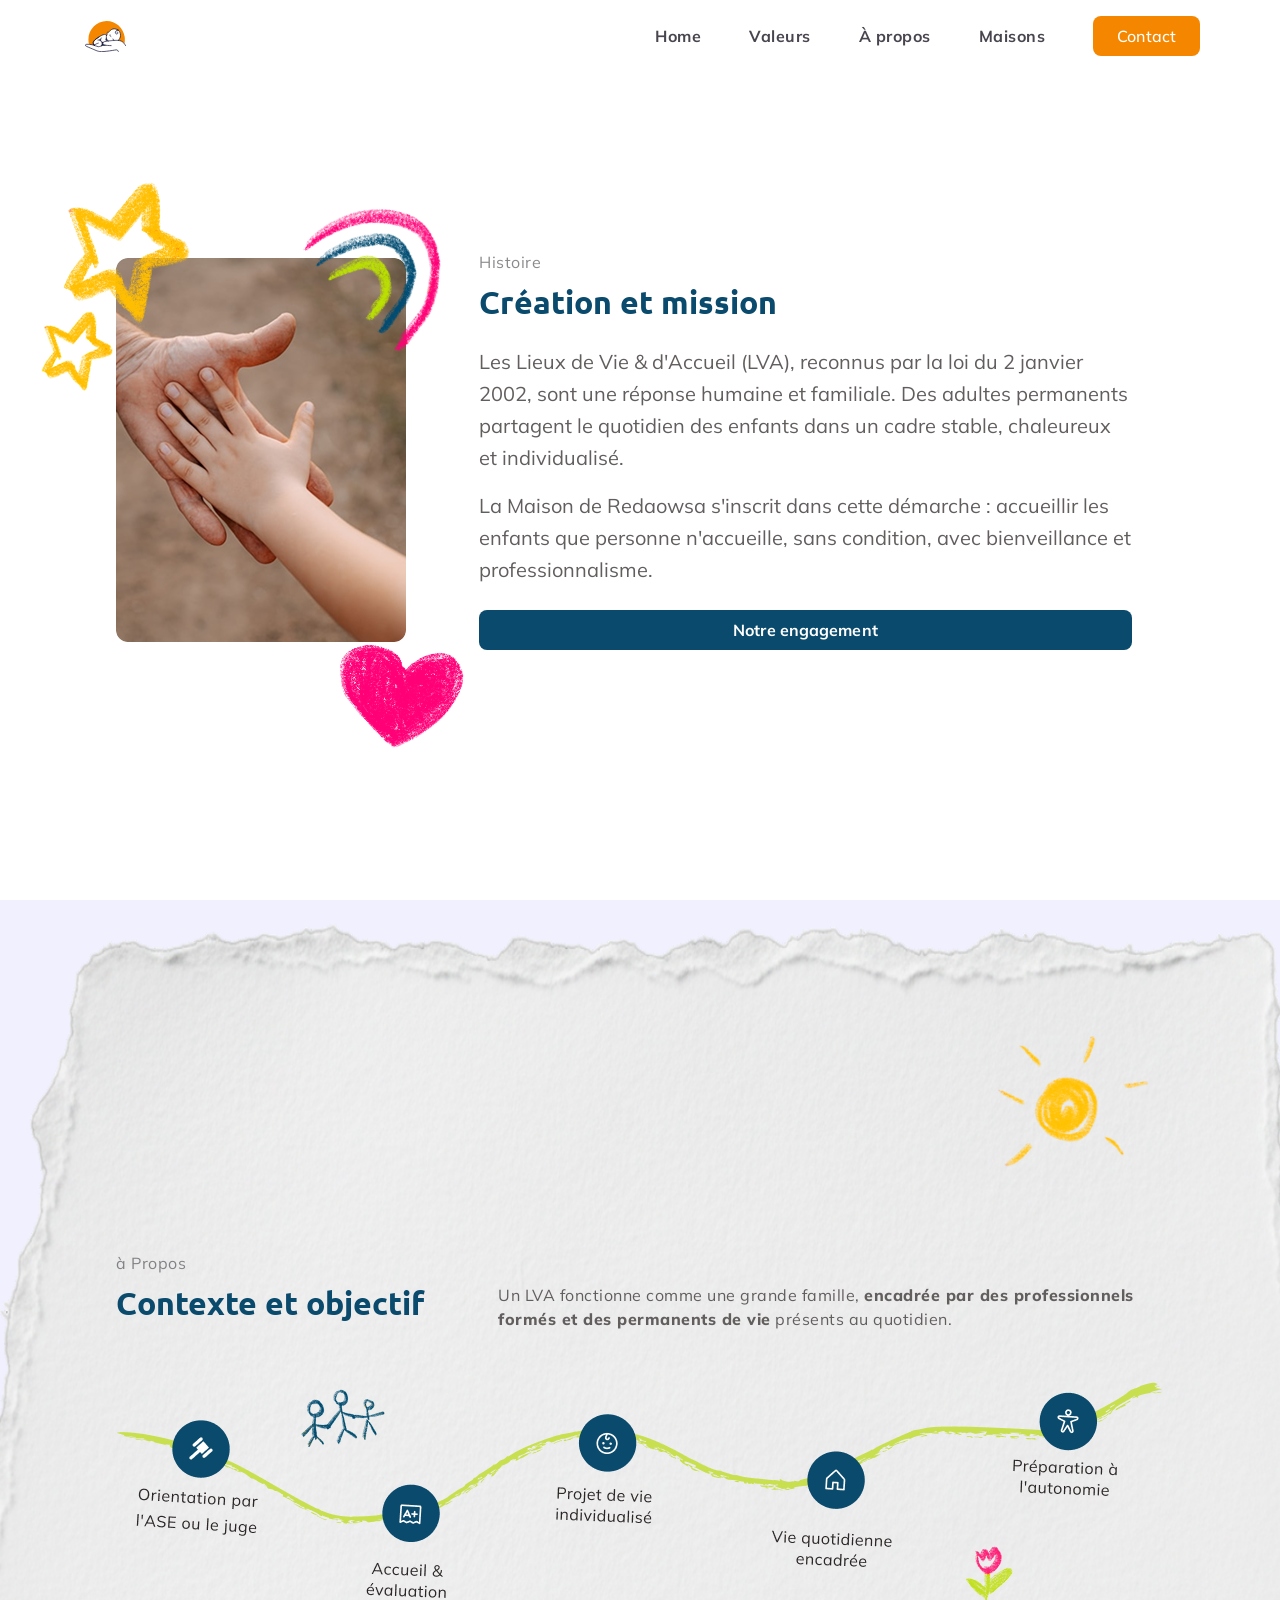
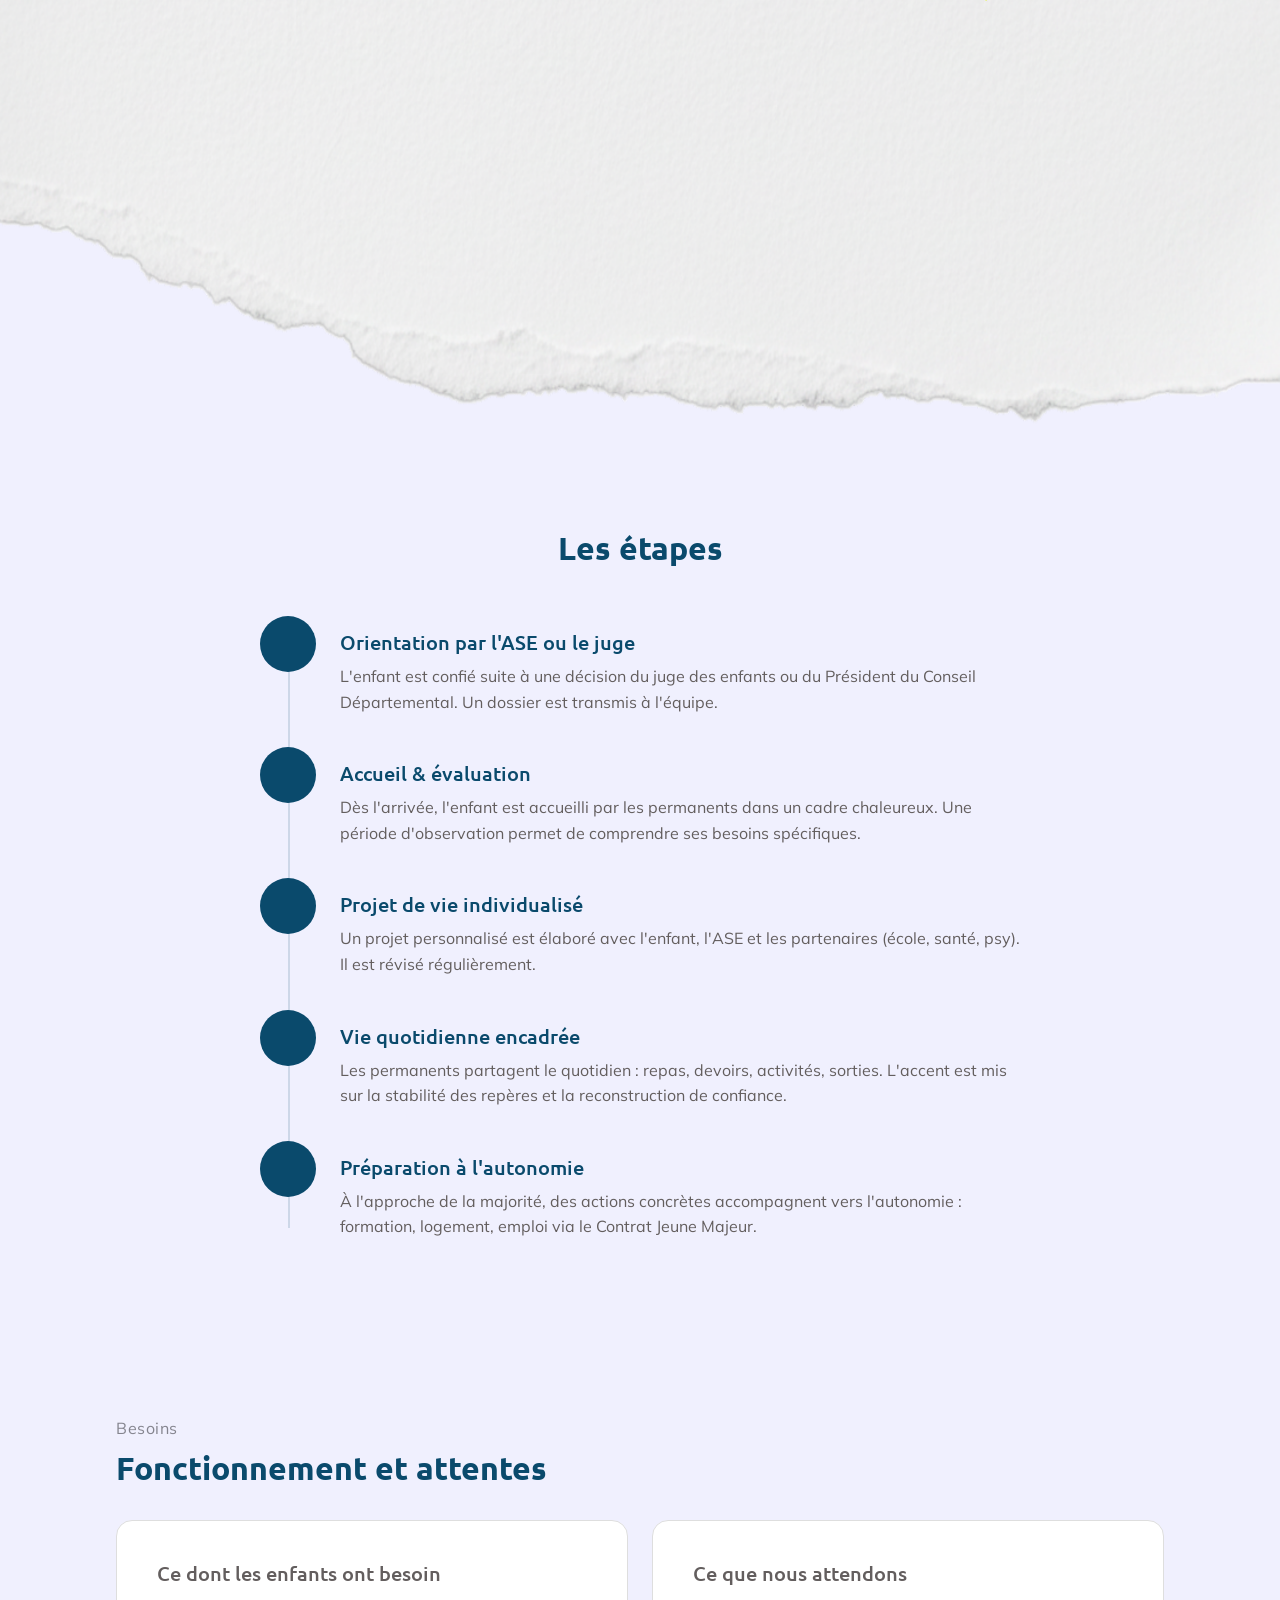
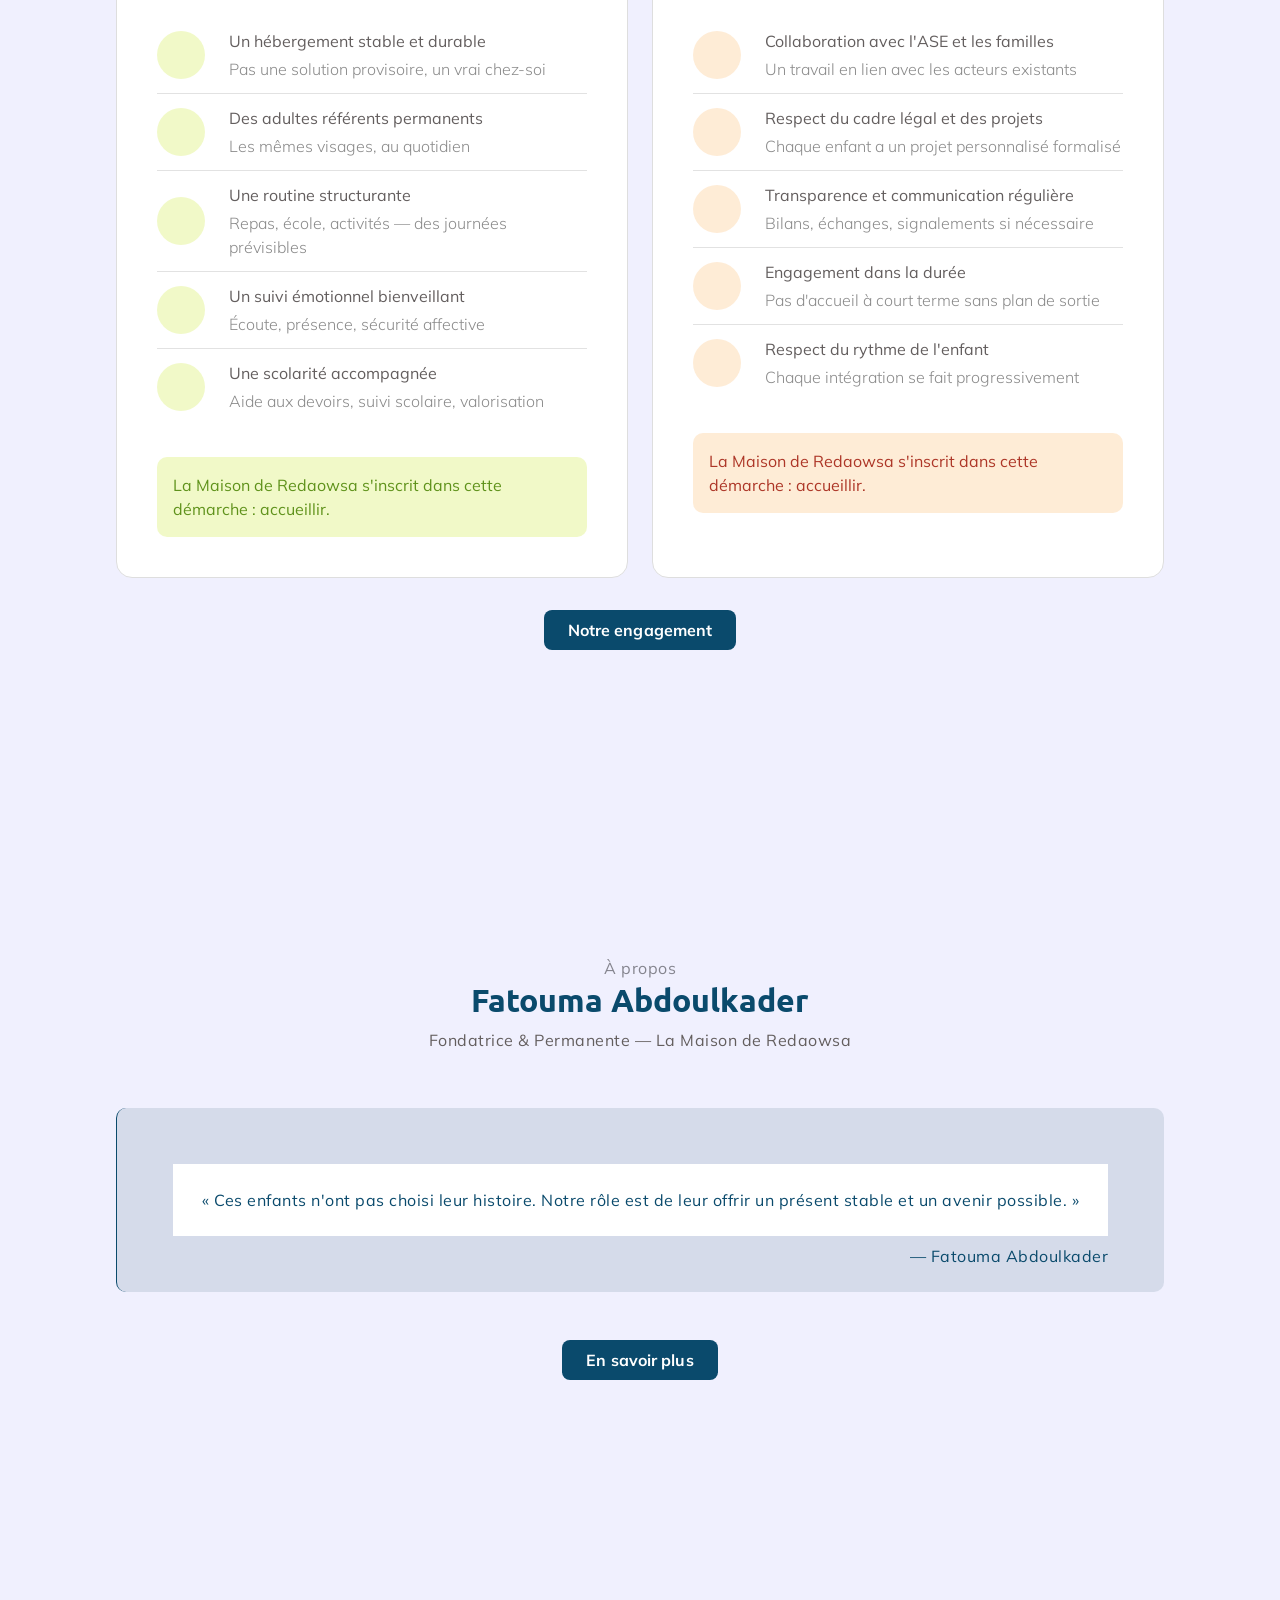
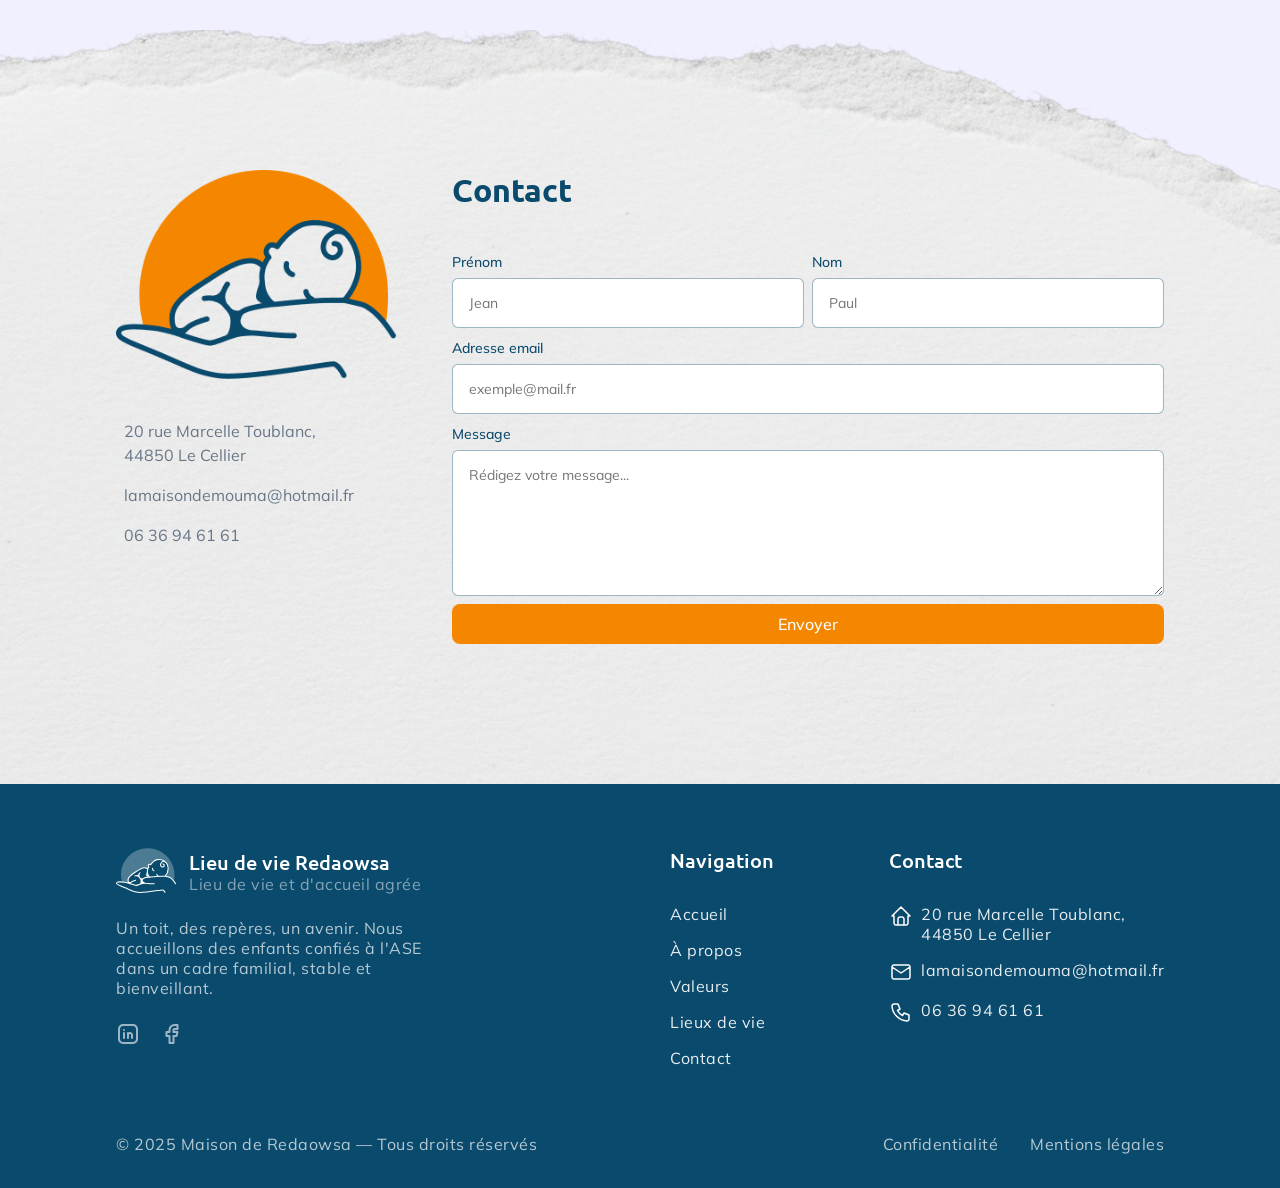
==== about.html @ 2ef167e6 "Initial commit" ====
<!DOCTYPE html>
<html lang="fr">
<head>
  <meta charset="UTF-8">
  <meta name="viewport" content="width=device-width, initial-scale=1.0">
  <title>A propos</title>

  <link rel="preconnect" href="https://fonts.googleapis.com">
  <link rel="preconnect" href="https://fonts.gstatic.com" crossorigin>
  <link href="https://fonts.googleapis.com/css2?family=Mulish:ital,wght@0,400;0,500;0,600;0,700;0,800;1,400&family=Stack+Sans+Headline:wght@700&family=Ubuntu:wght@500;700&display=swap" rel="stylesheet">

  <link rel="stylesheet" href="style.css">
  <script>
    window.addEventListener('scroll', () => {
      const navbar = document.querySelector('.navbar');
    
      if (window.scrollY > 50) {
        navbar.classList.add('scrolled');
      } else {
        navbar.classList.remove('scrolled');
      }
    });
    </script>
    <script src="script.js"></script>
</head>
<body>
    <script src="js/header.js"></script>
    <app-header></app-header>

      <main>

        <section class="histoire" id="histoire">
            <div class="container histoire__inner">
          
              <div class="histoire__media" aria-hidden="true">
                <img class="histoire__media-img histoire__media-img--main"
                     src="images/histoire-main.png" alt="">
                <img class="histoire__media-img histoire__media-img--top-left"
                     src="images/star1.png" alt="">
                <img class="histoire__media-img histoire__media-img--mid-left"
                     src="images/star2.png" alt="">
                <img class="histoire__media-img histoire__media-img--bottom-right"
                     src="images/abheart.png" alt="">
                <img class="histoire__media-img histoire__media-img--rotated"
                     src="images/rainbow.png" alt="">
              </div>
          
              <div class="histoire__content">
                <div class="histoire__header">
                  <p class="eyebrow">Histoire</p>
                  <h2>Création et mission</h2>
                </div>
          
                <div class="histoire__body">
                  <p>Les Lieux de Vie & d'Accueil (LVA), reconnus par la loi du 2 janvier 2002, sont une réponse humaine et familiale. Des adultes permanents partagent le quotidien des enfants dans un cadre stable, chaleureux et individualisé.</p>
                  <p>La Maison de Redaowsa s'inscrit dans cette démarche : accueillir les enfants que personne n'accueille, sans condition, avec bienveillance et professionnalisme.</p>
                </div>
          
                <a href="#engagement" class="btn btn--primary">Notre engagement</a>
              </div>
          
            </div>
          </section>
          <section class="timeline section" id="apropos">
            <img class="timeline__paper" src="images/torn-paper.png" alt="" aria-hidden="true">
          
            <div class="container timeline__inner">
              <div class="timeline__header">
                <p class="eyebrow">à Propos</p>
                <div class="timeline__titles">
                  <h2>Contexte et objectif</h2>
                  <p>Un LVA fonctionne comme une grande famille,
                    <strong>encadrée par des professionnels formés et des permanents de vie</strong>
                    présents au quotidien.
                  </p>
                </div>
              </div>
          
              <img class="timeline__doodle" src="images/doodle-sun.png" alt="" aria-hidden="true">
          
              <div class="timeline__path" aria-hidden="true">
                <img class="timeline__wave" src="images/path.png" alt="">
                </div>
              </div>
              <div class="section__cta">
                <a href="#" class="btn btn--primary">En savoir plus</a>
              </div>
           
            </div>
          </section>
          <section class="etapes section" id="etapes">
            <div class="container etapes__inner">
          
              <h2 class="etapes__title">Les étapes</h2>
          
              <ol class="etapes__list">
          
                <li class="etape">
                  <div class="etape__icon" aria-hidden="true">
                    <i class="ti ti-gavel"></i>
                  </div>
                  <div class="etape__content">
                    <h3 class="etape__name">Orientation par l'ASE ou le juge</h3>
                    <p class="etape__desc">L'enfant est confié suite à une décision du juge des enfants ou du Président du Conseil Départemental. Un dossier est transmis à l'équipe.</p>
                  </div>
                </li>
          
                <li class="etape">
                  <div class="etape__icon" aria-hidden="true">
                    <i class="ti ti-clipboard-check"></i>
                  </div>
                  <div class="etape__content">
                    <h3 class="etape__name">Accueil & évaluation</h3>
                    <p class="etape__desc">Dès l'arrivée, l'enfant est accueilli par les permanents dans un cadre chaleureux. Une période d'observation permet de comprendre ses besoins spécifiques.</p>
                  </div>
                </li>
          
                <li class="etape">
                  <div class="etape__icon" aria-hidden="true">
                    <i class="ti ti-user-heart"></i>
                  </div>
                  <div class="etape__content">
                    <h3 class="etape__name">Projet de vie individualisé</h3>
                    <p class="etape__desc">Un projet personnalisé est élaboré avec l'enfant, l'ASE et les partenaires (école, santé, psy). Il est révisé régulièrement.</p>
                  </div>
                </li>

                
          
                <li class="etape">
                  <div class="etape__icon" aria-hidden="true">
                    <i class="ti ti-home-heart"></i>
                  </div>
                  <div class="etape__content">
                    <h3 class="etape__name">Vie quotidienne encadrée</h3>
                    <p class="etape__desc">Les permanents partagent le quotidien : repas, devoirs, activités, sorties. L'accent est mis sur la stabilité des repères et la reconstruction de confiance.</p>
                  </div>
                </li>
          
                <li class="etape">
                  <div class="etape__icon" aria-hidden="true">
                    <i class="ti ti-rocket"></i>
                  </div>
                  <div class="etape__content">
                    <h3 class="etape__name">Préparation à l'autonomie</h3>
                    <p class="etape__desc">À l'approche de la majorité, des actions concrètes accompagnent vers l'autonomie : formation, logement, emploi via le Contrat Jeune Majeur.</p>
                  </div>
                </li>
                
          
              </ol>
            </div>
          </section>

          <section class="besoins section" id="besoins">
            <div class="container besoins__inner">
          
              <div class="besoins__header">
                <p class="eyebrow">Besoins</p>
                <h2>Fonctionnement et attentes</h2>
              </div>
          
              <div class="besoins__cards">
          
                <!-- Card 1 — enfants -->
                <div class="besoins-card besoins-card--green">
                  <h3 class="besoins-card__title">Ce dont les enfants ont besoin</h3>
          
                  <ul class="besoins-card__list">
                    <li class="besoins-item">
                      <div class="besoins-item__icon besoins-item__icon--green" aria-hidden="true">
                        <i class="ti ti-home"></i>
                      </div>
                      <div class="besoins-item__content">
                        <p class="besoins-item__label">Un hébergement stable et durable</p>
                        <p class="besoins-item__sublabel">Pas une solution provisoire, un vrai chez-soi</p>
                      </div>
                    </li>
                    <li class="besoins-item">
                      <div class="besoins-item__icon besoins-item__icon--green" aria-hidden="true">
                        <i class="ti ti-users"></i>
                      </div>
                      <div class="besoins-item__content">
                        <p class="besoins-item__label">Des adultes référents permanents</p>
                        <p class="besoins-item__sublabel">Les mêmes visages, au quotidien</p>
                      </div>
                    </li>
                    <li class="besoins-item">
                      <div class="besoins-item__icon besoins-item__icon--green" aria-hidden="true">
                        <i class="ti ti-calendar-time"></i>
                      </div>
                      <div class="besoins-item__content">
                        <p class="besoins-item__label">Une routine structurante</p>
                        <p class="besoins-item__sublabel">Repas, école, activités — des journées prévisibles</p>
                      </div>
                    </li>
                    <li class="besoins-item">
                      <div class="besoins-item__icon besoins-item__icon--green" aria-hidden="true">
                        <i class="ti ti-heart"></i>
                      </div>
                      <div class="besoins-item__content">
                        <p class="besoins-item__label">Un suivi émotionnel bienveillant</p>
                        <p class="besoins-item__sublabel">Écoute, présence, sécurité affective</p>
                      </div>
                    </li>
                    <li class="besoins-item">
                      <div class="besoins-item__icon besoins-item__icon--green" aria-hidden="true">
                        <i class="ti ti-school"></i>
                      </div>
                      <div class="besoins-item__content">
                        <p class="besoins-item__label">Une scolarité accompagnée</p>
                        <p class="besoins-item__sublabel">Aide aux devoirs, suivi scolaire, valorisation</p>
                      </div>
                    </li>
                  </ul>
          
                  <p class="besoins-card__note besoins-card__note--green">
                    La Maison de Redaowsa s'inscrit dans cette démarche : accueillir.
                  </p>
                </div>
          
                <!-- Card 2 — attentes -->
                <div class="besoins-card besoins-card--orange">
                  <h3 class="besoins-card__title">Ce que nous attendons</h3>
          
                  <ul class="besoins-card__list">
                    <li class="besoins-item">
                      <div class="besoins-item__icon besoins-item__icon--orange" aria-hidden="true">
                        <i class="ti ti-handshake"></i>
                      </div>
                      <div class="besoins-item__content">
                        <p class="besoins-item__label">Collaboration avec l'ASE et les familles</p>
                        <p class="besoins-item__sublabel">Un travail en lien avec les acteurs existants</p>
                      </div>
                    </li>
                    <li class="besoins-item">
                      <div class="besoins-item__icon besoins-item__icon--orange" aria-hidden="true">
                        <i class="ti ti-scale"></i>
                      </div>
                      <div class="besoins-item__content">
                        <p class="besoins-item__label">Respect du cadre légal et des projets</p>
                        <p class="besoins-item__sublabel">Chaque enfant a un projet personnalisé formalisé</p>
                      </div>
                    </li>
                    <li class="besoins-item">
                      <div class="besoins-item__icon besoins-item__icon--orange" aria-hidden="true">
                        <i class="ti ti-message-dots"></i>
                      </div>
                      <div class="besoins-item__content">
                        <p class="besoins-item__label">Transparence et communication régulière</p>
                        <p class="besoins-item__sublabel">Bilans, échanges, signalements si nécessaire</p>
                      </div>
                    </li>
                    <li class="besoins-item">
                      <div class="besoins-item__icon besoins-item__icon--orange" aria-hidden="true">
                        <i class="ti ti-clock-check"></i>
                      </div>
                      <div class="besoins-item__content">
                        <p class="besoins-item__label">Engagement dans la durée</p>
                        <p class="besoins-item__sublabel">Pas d'accueil à court terme sans plan de sortie</p>
                      </div>
                    </li>
                    <li class="besoins-item">
                      <div class="besoins-item__icon besoins-item__icon--orange" aria-hidden="true">
                        <i class="ti ti-walk"></i>
                      </div>
                      <div class="besoins-item__content">
                        <p class="besoins-item__label">Respect du rythme de l'enfant</p>
                        <p class="besoins-item__sublabel">Chaque intégration se fait progressivement</p>
                      </div>
                    </li>
                  </ul>
          
                  <p class="besoins-card__note besoins-card__note--orange">
                    La Maison de Redaowsa s'inscrit dans cette démarche : accueillir.
                  </p>
                </div>
          
              </div>
          
              <div class="besoins__cta">
                <a href="#engagement" class="btn btn--primary">Notre engagement</a>
              </div>
          
            </div>
          </section>

          <section class="testimonial section">
            <div class="container">
              <div class="testimonial__header">
                <p class="eyebrow">À propos</p>
                <h2>Fatouma Abdoulkader</h2>
                <p class="testimonial__role">Fondatrice &amp; Permanente — La Maison de Redaowsa</p>
              </div>
      
              <blockquote class="testimonial__quote">
                <p>« Ces enfants n'ont pas choisi leur histoire. Notre rôle est de leur offrir un présent stable et un avenir possible. »</p>
                <footer>— Fatouma Abdoulkader</footer>
              </blockquote>
      
              <div class="section__cta">
                <a href="#apropos" class="btn btn--primary">En savoir plus</a>
              </div>
            </div>
          </section>
          
    <section class="contact section" id="contact">
        <img class="contact__paper" src="images/contact-bg.png" alt="" aria-hidden="true">
        <div class="container contact__inner">
      
          <div class="contact__illustration">
            <img src="images/logo-contact.png" alt="Logo La Maison de Mouma">
            <address class="contact__address">
              <div class="contact__info">
                <i class="ti ti-map-pin" aria-hidden="true"></i>
                <span>20 rue Marcelle Toublanc,<br>44850 Le Cellier</span>
              </div>
              <div class="contact__info">
                <i class="ti ti-mail" aria-hidden="true"></i>
                <a href="mailto:lamaisondemouma@hotmail.fr">lamaisondemouma@hotmail.fr</a>
              </div>
              <div class="contact__info">
                <i class="ti ti-phone" aria-hidden="true"></i>
                <a href="tel:+33636946161">06 36 94 61 61</a>
              </div>
            </address>
          </div>
      
          <div class="contact__form-wrap">
            <h2>Contact</h2>
            <form class="contact__form" action="#" method="post">
              <div class="field-row">
                <label class="field">
                  <span>Prénom</span>
                  <input type="text" name="firstname" placeholder="Jean">
                </label>
                <label class="field">
                  <span>Nom</span>
                  <input type="text" name="lastname" placeholder="Paul">
                </label>
              </div>
              <label class="field">
                <span>Adresse email</span>
                <input type="email" name="email" placeholder="exemple@mail.fr">
              </label>
              <label class="field">
                <span>Message</span>
                <textarea name="message" rows="5" placeholder="Rédigez votre message..."></textarea>
              </label>
              <button type="submit" class="btn btn--orange btn--full">Envoyer</button>
            </form>
          </div>
      
        </div>
      </section>
      
      </main>
  


      <footer class="footer">
        <div class="container footer__inner">
          <div class="footer__brand">
            <div class="footer__logo-row">
              <img src="images/logo-footer.svg" alt="" width="61" height="46">
              <div>
                <p class="footer__name">Lieu de vie Redaowsa</p>
                <p class="footer__tagline">Lieu de vie et d'accueil agrée</p>
              </div>
            </div>
            <p class="footer__desc">Un toit, des repères, un avenir. Nous accueillons des enfants confiés à l'ASE dans un cadre familial, stable et bienveillant.</p>
            <div class="footer__social">
              <a href="#" aria-label="LinkedIn"><img src="images/icon-linkedin.svg" alt="" width="24" height="24"></a>
              <a href="#" aria-label="Facebook"><img src="images/icon-facebook.svg" alt="" width="24" height="24"></a>
            </div>
          </div>
    
          <div class="footer__links">
            <div class="footer__col">
              <h3>Navigation</h3>
              <ul>
                <li><a href="#accueil">Accueil</a></li>
                <li><a href="#apropos">À propos</a></li>
                <li><a href="#services">Valeurs</a></li>
                <li><a href="#services">Lieux de vie</a></li>
                <li><a href="#contact">Contact</a></li>
              </ul>
            </div>
            <div class="footer__col footer__col--contact">
              <h3>Contact</h3>
              <ul>
                <li>
                  <img src="images/tabler-icon-home.svg" alt="" width="24" height="24">
                  <span>20 rue Marcelle Toublanc,<br>44850 Le Cellier</span>
                </li>
                <li>
                  <img src="images/tabler-icon-mail.svg" alt="" width="24" height="24">
                  <a href="mailto:lamaisondemouma@hotmail.fr">lamaisondemouma@hotmail.fr</a>
                </li>
                <li>
                  <img src="images/tabler-icon-phone.svg" alt="" width="24" height="24">
                  <a href="tel:+33636946161">06 36 94 61 61</a>
                </li>
              </ul>
            </div>
          </div>
        </div>
    
        <img class="footer__line" src="images/footer-line.png" alt="" aria-hidden="true">
    
        <div class="container footer__bottom">
          <p>© 2025 Maison de Redaowsa — Tous droits réservés</p>
          <div class="footer__legal">
            <a href="#">Confidentialité</a>
            <a href="#">Mentions légales</a>
          </div>
        </div>
      </footer>
    

</body>
---- style.css ----
/* Reset */
*,
*::before,
*::after {
  box-sizing: border-box;
  margin: 0;
  padding: 0;
}

html {
  -webkit-text-size-adjust: 100%;
  scroll-behavior: smooth;
}

body {
  min-height: 100vh;
  font-family: var(--font-body);
  font-size: 16px;
  line-height: 1.5;
  color: var(--color-body);
  background: var(--color-bg-lavender);
  -webkit-font-smoothing: antialiased;
}

img,
picture,
video,
canvas,
svg {
  display: block;
  max-width: 100%;
}

input,
button,
textarea,
select {
  font: inherit;
}

a {
  color: inherit;
  text-decoration: none;
}

ul,
ol {
  list-style: none;
}

/* Design tokens from Figma */
:root {
  --color-primary: #0a4a6c;
  --color-hero-title: #0A4A6C;
  --color-orange: #F58700;
  --color-body: #635e5e;
  --color-bg-lavender: #f0f0fe;
  --color-white: #ffffff;
  --color-label-secondary: rgba(60, 60, 67, 0.6);
  --color-content-tertiary: #687787;
  --color-on-surface-variant: #49454f;
  --color-green-stat: #639c18;
  --color-orange-stat: #F58700;
  --color-purple-stat: #0a4a6c;
  --color-tag-bg: rgba(217, 238, 100, 0.5);
  --color-peach-bg: rgba(253, 236, 214, 0.7);
  --color-peach-icon: #fdecd6;
  --color-purple-icon: #e5e5f7;
  --color-green-card-bg: rgba(242, 249, 200, 0.6);
  --color-green-icon: #eaf1bb;
  --color-orange-light: #fef2e3;
  --color-pink-light: #ffe7f2;
  --color-quote-bg: rgba(32, 77, 100, 0.13);
  --color-border: rgba(0, 0, 0, 0.13);
  --color-input-border: rgba(10, 74, 108, 0.4);
  --font-heading: "Ubuntu", system-ui, sans-serif;
  --font-hero: "Ubuntu", system-ui, sans-serif;
  --font-body: "Mulish", system-ui, sans-serif;
  --container-width: 1048px;
  --max-width: 1440px;
  --radius-sm: 8px;
  --radius-md: 10px;
}

/* Typography */
h1,
h2,
h3 {
  font-family: var(--font-heading);
  color: var(--color-primary);
  font-weight: 700;
}

h2 {
  font-size: 32px;
  line-height: 40px;
  letter-spacing: 0;
}

h3 {
  font-size: 20px;
  font-weight: 500;
  line-height: 24px;
}

.eyebrow {
  font-size: 16px;
  line-height: 24px;
  letter-spacing: 0.5px;
  color: var(--color-label-secondary);
}

.eyebrow--bold {
  font-size: 20px;
  font-weight: 700;
}

.text-orange {
  color: var(--color-orange);
}

strong {
  font-weight: 800;
}

/* Layout */
.container {
  width: min(var(--container-width), calc(100% - 48px));
  margin-inline: auto;
}

.section {
  padding-block: 80px;
}

.section__intro {
  display: flex;
  flex-direction: column;
  gap: 32px;
  margin-bottom: 64px;
}

.section__lead {
  max-width: 800px;
  font-size: 20px;
  line-height: 24px;
  letter-spacing: 0.5px;
}

.section__cta {
  display: flex;
  justify-content: center;
  margin-top: 48px;
}

.section__cta--left {
  justify-content: flex-end;
}

/* Buttons */
.btn {
  display: inline-flex;
  align-items: center;
  justify-content: center;
  min-height: 40px;
  padding: 10px 24px;
  border: none;
  border-radius: var(--radius-sm);
  font-family: var(--font-body);
  font-size: 16px;
  font-weight: 700;
  line-height: 20px;
  letter-spacing: 0.1px;
  cursor: pointer;
  transition: opacity 0.2s;
}

.btn:hover {
  opacity: 0.9;
}

.btn--primary {
  background: var(--color-primary);
  color: var(--color-white);
}

.btn--orange {
  background: var(--color-orange);
  color: var(--color-white);
}

.btn--hero {
  background: var(--color-hero-title);
  color: var(--color-white);
}

.btn--full {
  width: 100%;
}

/* Header */
.navbar {
  position: fixed;
  top: 0;
  left: 0;
  width: 100%;
  z-index: 1000;
  padding-bottom: 16px;
  padding-top: 16px;
  background-color: transparent;
  transition: background-color 0.3s ease;
}

.navbar.scrolled {
  background-color: white;
}

.navbar__logo {
  display: flex;
  align-items: center;
  justify-content: center;
  padding: 4.8px;
  background: transparent;
}

.navbar__inner {
  display: flex;
  align-items: center;
  justify-content: space-between;
  width: min(var(--max-width), calc(100% - 160px));
}

.navbar__nav {
  display: flex;
  align-items: center;
  gap: 48px;
}



.navbar__nav a:not(.btn) {
  font-size: 16px;
  font-weight: 700;
  line-height: 16px;
  letter-spacing: 0.5px;
  color: var(--color-on-surface-variant);
}

.navbar__nav a:not(.btn):hover {
  color: var(--color-primary);
}

/* Hero */
.hero {
  position: relative;
  overflow: hidden;
  padding-top: 88px;
  padding-bottom: 120px;
  background: var(--color-white);
  min-height: 100vh;
}

.hero__inner {
  position: relative;
  display: grid;
  grid-template-columns: 522px 1fr;
  gap: 55px;
  align-items: center;
  max-width: 1059px;
}

.hero__content {
  display: flex;
  flex-direction: column;
  gap: 48px;
}

.hero__title {
  font-family: var(--font-hero);
  font-size: clamp(40px, 5vw, 72px);
  font-weight: 700;
  line-height: 1.2;
  letter-spacing: -2.16px;
  color: var(--color-hero-title);
}

.hero__text {
  font-size: 20px;
  line-height: 24px;
  letter-spacing: 0.5px;
  color: rgba(44, 38, 38, 0.73);
  max-width: 522px;
}

.hero__actions {
  display: flex;
  flex-wrap: wrap;
  gap: 24px;
}

.hero__visual {
  position: relative;
}

.hero__photo {
  width: 100%;
  max-width: 482px;
  height: 520px;
  object-fit: cover;
  border-radius: var(--radius-md);
  margin-left: auto;
}

.hero {
  background-color: #F0F0FE;
  background-image: url("images/background-image.png");
  background-repeat: no-repeat;
  background-position: center bottom;
  background-size: cover;
}

/* Houses */
.houses {
  background: var(--color-bg-lavender);
}

.houses__list {
  display: flex;
  flex-direction: column;
  gap: 32px;
}

.house-card {
  display: grid;
  grid-template-columns: 1fr 1fr;
  gap: 32px;
  align-items: stretch;
}

.house-card--reverse .house-card__image {
  order: -1;
}

.house-card__image img {
  width: 100%;
  height: 344px;
  object-fit: cover;
  border-radius: var(--radius-md);
}

.house-card__body {
  display: flex;
  flex-direction: column;
  gap: 24px;
  padding: 40px 56px 56px;
  background: var(--color-white);
  border: 1px solid var(--color-border);
  border-radius: var(--radius-md);
}

.house-card__location {
  font-size: 14px;
  color: var(--color-label-secondary);
  letter-spacing: 0.25px;
}

.house-card__contacts {
  display: flex;
  flex-direction: column;
  gap: 8px;
}

.house-card__contacts p {
  display: flex;
  align-items: center;
  gap: 8px;
  color: var(--color-primary);
  font-size: 16px;
  line-height: 20px;
}

.tags {
  display: flex;
  flex-wrap: wrap;
  gap: 8px;
}

.tag {
  display: inline-flex;
  align-items: center;
  padding: 4px 12px;
  background: var(--color-tag-bg);
  border-radius: 4px;
  font-size: 16px;
  color: var(--color-primary);
}

/* Stats */
.stats {
  background: var(--color-white);
  min-height: 100vh;
  padding-top: 80px;
}

.stats__intro {
  max-width: 1060px;
  margin-inline: auto;
  margin-bottom: 32px;
}

.stats__text {
  max-width: 800px;
  font-size: 16px;
  line-height: 24px;
  letter-spacing: 0.5px;
  margin-top: 24px;
}

.stats__grid {
  display: grid;
  grid-template-columns: repeat(3, 1fr);
  gap: 32px;
  margin-top: 32px;
}

.stat-card {
  display: flex;
  flex-direction: column;
  gap: 24px;
  padding: 32px;
  border-radius: var(--radius-md);
}

.stat-card--peach {
  background: var(--color-peach-bg);
}

.stat-card--purple {
  background: var(--color-bg-lavender);
}

.stat-card--green {
  background: var(--color-green-card-bg);
}

.stat-card__icon {
  display: flex;
  align-items: center;
  justify-content: center;
  width: 70px;
  height: 70px;
  border-radius: 5px;
}

.stat-card__icon img {
  max-height: 55px;
  width: auto;
  object-fit: contain;
}

.stat-card__icon--peach {
  background: var(--color-peach-icon);
}

.stat-card__icon--purple {
  background: var(--color-purple-icon);
}

.stat-card__icon--green {
  background: var(--color-green-icon);
}

.stat-card__number {
  padding: 16px;
  font-family: var(--font-heading);
  font-size: 72px;
  font-weight: 500;
  line-height: 1.2;
  letter-spacing: -2.16px;
  color: var(--color-primary);
}

.stat-card__number--orange {
  color: var(--color-orange-stat);
  font-size: 72px;
}

.stat-card__number--green {
  color: var(--color-green-stat);
  font-size: 72px;

}


.stat-card h3 {
  color: #666;
  font-weight: 500;
  
}

.stat-card p {
  line-height: 24px;
  letter-spacing: 0.5px;
}

/* Places & values */
.places {
  background: var(--color-white);
}

.places__block {
  margin-bottom: 146px;
}

.places__block h2 {
  margin: 8px 0 32px;
  max-width: 326px;
}

.places__row {
  display: grid;
  grid-template-columns: 1fr 1fr;
  gap: 32px;
  align-items: center;
}

.places__image-wrap {
  position: relative;
}

.places__image-wrap > img:first-child {
  width: 100%;
  height: 306px;
  object-fit: cover;
  border-radius: var(--radius-md);
}

.places__doodle {
  position: absolute;
  width: 100px;
  top: 20px;
  right: -20px;
  pointer-events: none;
}

.places__content {
  display: flex;
  flex-direction: column;
  gap: 16px;
  padding: 32px 40px 32px 32px;
  background: var(--color-bg-lavender);
  border-radius: var(--radius-md);
  min-height: 306px;
  justify-content: center;
}

.places__content p {
  font-size: 16px;
  line-height: 24px;
  letter-spacing: 0.5px;
}

.places__list {
  padding-left: 24px;
}

.places__list li {
  list-style: disc;
  color: var(--color-primary);
  font-weight: 700;
  line-height: 35px;
}

.values {
min-height: 70vh;
}

.values__lead {
  text-align: center;
  font-weight: 800;
  color: var(--color-primary);
  max-width: 492px;
  margin: 0 auto 32px;
  line-height: 24px;
  letter-spacing: 0.5px;
}

.values__grid {
  display: grid;
  grid-template-columns: repeat(3, 1fr);
  gap: 32px;
}

.value-card {
  display: flex;
  flex-direction: column;
  align-items: center;
  gap: 32px;
  padding: 40px 32px 32px;
  text-align: center;
}

.value-card__icon {
  display: flex;
  align-items: center;
  justify-content: center;
  width: 88px;
  height: 88px;
  border-radius: 7px;
}

.value-card__icon img {
  max-height: 55px;
  width: auto;
}

.value-card__icon--blue {
  background: var(--color-bg-lavender);
}

.value-card__icon--orange {
  background: var(--color-orange-light);
}

.value-card__icon--pink {
  background: var(--color-pink-light);
}

.value-card h3 {
  color: var(--color-on-surface-variant);
  font-weight: 500;
}

.value-card p {
  font-size: 16px;
  line-height: 24px;
  letter-spacing: 0.5px;
}

/* Timeline 

.timeline {
  position: relative;
  background-image: url("images/torn-paper.png");
  background-repeat: no-repeat;
  background-position: center top;
  background-size: contain;
}

.timeline__paper {
  background-repeat: no-repeat;
  background-position: center top;
  background-size: contain;
  min-height: 420px; 
}

.timeline__inner {
  position: relative;
  z-index: 1;
}

*/


.timeline {
  position: relative;
  min-height: 100vh;
}

.timeline__paper {
  position: absolute;
  inset: 0;
  width: 100%;
  height: 100%;
  object-fit: fill;
  object-position: center;
  z-index: 0;
  pointer-events: none;
}

.timeline__inner {
  display: flex;
  position: relative;
  z-index: 1;
  min-height: 100vh;
  justify-content: center; /* horizontal center */
  align-items: center;   
  flex-direction: column;

}

.timeline__wave {
  width: 100%;
}

.timeline__header {
  margin-bottom: 48px;
}

.timeline__titles {
  display: grid;
  grid-template-columns: 326px 1fr;
  gap: 56px;
  align-items: start;
  margin-top: 8px;
}

.timeline__titles p {
  font-size: 16px;
  line-height: 24px;
  letter-spacing: 0.5px;
}

.timeline__doodle {
  position: absolute;
  width: 180px;
  top: 0;
  right: 0;
  pointer-events: none;
}

/* Partners */
.partners {
  background: linear-gradient(to bottom, transparent, var(--color-white) 40%, var(--color-white));
  padding-top: 120px;
  min-height: 100vh;
  display: flex;
  flex-direction: column;
  justify-content: center;
}

.partners__header {
  margin-bottom: 64px;
}

.partners__titles {
  display: grid;
  grid-template-columns: 326px 1fr;
  gap: 48px;
  margin-top: 8px;
}

.partners__titles p {
  font-size: 16px;
  line-height: 24px;
  letter-spacing: 0.5px;
}

.partners__grid {
  display: grid;
  grid-template-columns: 1fr 1fr;
  gap: 40px;
}

.partner-card {
  padding: 40px;
  background: var(--color-tag-bg);
  border-radius: var(--radius-md);
}

.partner-card h3 {
  margin-bottom: 16px;
}

.partner-card p {
  font-size: 16px;
  line-height: 24px;
  letter-spacing: 0.5px;
}

/* Testimonial */
.testimonial {
  background: var(--color-bg-lavender);
  padding-block: 56px 80px;
  min-height: 100vh;
  justify-content: center;
  display: flex;
  flex-direction: column;

}

.testimonial__header {
  text-align: center;
  margin-bottom: 56px;
}

.testimonial__role {
  margin-top: 8px;
  font-size: 16px;
  line-height: 24px;
  letter-spacing: 0.5px;
}

.testimonial__quote {
  background: var(--color-quote-bg);
  border-left: 1px solid var(--color-primary);
  border-radius: var(--radius-md);
  padding: 56px 56px 24px;
}

.testimonial__quote p {
  background: var(--color-white);
  padding: 24px;
  text-align: center;
  font-size: 16px;
  line-height: 24px;
  color: var(--color-primary);
  letter-spacing: 0.5px;
  margin-bottom: 8px;
}

.testimonial__quote footer {
  text-align: right;
  font-size: 16px;
  color: var(--color-primary);
  letter-spacing: 0.5px;
}

/* Contact 
.contact {
  position: relative;
  overflow: hidden;
  background: var(--color-bg-lavender);
  padding-block: 100px;
}

.contact__paper {
  position: absolute;
  top: 0;
  left: 50%;
  transform: translateX(-50%) rotate(-175deg);
  width: 140%;
  max-width: none;
  pointer-events: none;
  opacity: 0.9;
}

.contact__inner {
  position: relative;
  display: grid;
  grid-template-columns: 1fr 1fr;
  gap: 56px;
  align-items: center;
}

.contact__illustration img {
  width: min(100%, 400px);
  margin-inline: auto;
}

.contact__form-wrap h2 {
  margin-bottom: 8px;
}

.contact__subtitle {
  font-size: 20px;
  color: #2c2626;
  margin-bottom: 40px;
  letter-spacing: 0.5px;
}

.contact__form {
  display: flex;
  flex-direction: column;
  gap: 8px;
}

.field {
  display: flex;
  flex-direction: column;
  gap: 4px;
}

.field span {
  font-size: 14px;
  font-weight: 500;
  color: var(--color-primary);
  line-height: 24px;
}

.field input,
.field textarea {
  width: 100%;
  padding: 12px 16px;
  background: var(--color-white);
  border: 1px solid var(--color-input-border);
  border-radius: 30px;
  color: var(--color-body);
  outline: none;
}

.field input::placeholder,
.field textarea::placeholder {
  color: var(--color-content-tertiary);
  font-size: 14px;
}

.field textarea {
  border-radius: 20px;
  resize: vertical;
  min-height: 120px;
}

.contact__form .btn {
  margin-top: 16px;
  font-weight: 500;
}
*/

/* ── Contact section ── */
.contact {
  position: relative;
}

.contact__paper {
  position: absolute;
  inset: 0;
  width: 100%;
  height: 100%;
  object-fit: fill;
  z-index: 0;
  pointer-events: none;
}

.contact__inner {
  position: relative;
  z-index: 1;
  display: flex;
  align-items: flex-start;
  gap: 56px;
  padding-top: 60px;
  padding-bottom: 60px;
}

/* LEFT column */
.contact__illustration {
  flex: 0 0 auto;
  display: flex;
  flex-direction: column;
  align-items: flex-start;
  gap: 40px;
}

.contact__illustration img {
  max-width: 280px;
}

.contact__address {
  font-style: normal;
  display: flex;
  flex-direction: column;
  gap: 16px;
}

.contact__info {
  display: flex;
  align-items: flex-start;
  gap: 8px;
  color: #687787;
  font-size: 16px;
  line-height: 1.5;
}

.contact__info i {
  font-size: 20px;
  color: #0A4A6C;
  margin-top: 2px;
  flex-shrink: 0;
}

.contact__info a {
  color: #687787;
  text-decoration: none;
}

.contact__info a:hover {
  color: #0A4A6C;
}

/* RIGHT column */
.contact__form-wrap {
  flex: 1;
  display: flex;
  flex-direction: column;
  gap: 40px;
}

.contact__form-wrap h2 {
  margin: 0;
}

.contact__form {
  display: flex;
  flex-direction: column;
  gap: 8px;
}

/* Two fields side by side */
.field-row {
  display: flex;
  gap: 8px;
}

.field-row .field {
  flex: 1;
}

/* Individual field */
.field {
  display: flex;
  flex-direction: column;
  gap: 4px;
}

.field span {
  color: #0A4A6C;
  font-size: 14px;
  font-weight: 500;
  line-height: 24px;
}

.field input,
.field textarea {
  width: 100%;
  background: white;
  border: 1px solid rgba(10, 74, 108, 0.40);
  border-radius: 6px;
  padding: 12px 16px;
  font-size: 14px;
  color: #687787;
  font-family: inherit;
  line-height: 24px;
  box-sizing: border-box;
  transition: border-color 0.2s;
}

.field input:focus,
.field textarea:focus {
  outline: none;
  border-color: #0A4A6C;
}

.field textarea {
  resize: vertical;
  min-height: 120px;
}

/* Submit button */
.btn--orange {
  background: #F58700;
  color: white;
  border: none;
  border-radius: 8px;
  padding: 10px 24px;
  font-size: 16px;
  font-weight: 500;
  cursor: pointer;
  transition: opacity 0.2s;
}

.btn--orange:hover {
  opacity: 0.9;
}

.btn--full {
  width: 100%;
}

/* Responsive */
@media (max-width: 768px) {
  .contact__inner {
    flex-direction: column;
    gap: 32px;
  }

  .contact__illustration img {
    max-width: 180px;
  }

  .field-row {
    flex-direction: column;
  }
}

/* Footer */
.footer {
  background: var(--color-primary);
  color: var(--color-white);
  padding: 64px 0 32px;
}

.footer__inner {
  display: flex;
  justify-content: space-between;
  gap: 48px;
  margin-bottom: 32px;
}

.footer__brand {
  max-width: 312px;
  display: flex;
  flex-direction: column;
  gap: 24px;
}

.footer__logo-row {
  display: flex;
  gap: 12px;
  align-items: flex-end;
}

.footer__name {
  font-family: var(--font-heading);
  font-size: 20px;
  font-weight: 500;
  line-height: 24px;
}

.footer__tagline {
  font-size: 16px;
  color: rgba(255, 255, 255, 0.5);
  line-height: 20px;
  letter-spacing: 0.5px;
}

.footer__desc {
  font-size: 16px;
  line-height: 20px;
  color: rgba(255, 255, 255, 0.7);
  letter-spacing: 0.5px;
}

.footer__social {
  display: flex;
  gap: 20px;
}

.footer__links {
  display: flex;
  gap: 115px;
}

.footer__col h3 {
  color: var(--color-white);
  font-size: 20px;
  font-weight: 500;
  margin-bottom: 32px;
}

.footer__col ul {
  display: flex;
  flex-direction: column;
  gap: 16px;
}

.footer__col a,
.footer__col li {
  font-size: 16px;
  line-height: 20px;
  color: rgba(255, 255, 255, 0.9);
  letter-spacing: 0.5px;
}

.footer__col--contact li {
  display: flex;
  align-items: flex-start;
  gap: 8px;
}

.footer__col--contact img {
  flex-shrink: 0;
  filter: brightness(0) invert(1);
}

.footer__line {
  width: 100%;
  margin-bottom: 32px;
  opacity: 0.3;
}

.footer__bottom {
  display: flex;
  justify-content: space-between;
  align-items: center;
  font-size: 16px;
  color: rgba(255, 255, 255, 0.7);
  letter-spacing: 0.5px;
}

.footer__legal {
  display: flex;
  gap: 32px;
}

/* Responsive */
@media (max-width: 1100px) {
  .header__inner {
    width: calc(100% - 48px);
  }

  .header__nav {
    gap: 24px;
  }

  .hero__inner {
    grid-template-columns: 1fr;
    max-width: none;
  }

  .hero__photo {
    max-width: 100%;
    height: auto;
    aspect-ratio: 482 / 457;
    margin-left: 0;
  }

  .house-card,
  .places__row,
  .contact__inner,
  .partners__titles,
  .timeline-section__titles {
    grid-template-columns: 1fr;
  }

  .house-card--reverse .house-card__image {
    order: 0;
  }

  .stats__grid,
  .values__grid,
  .partners__grid {
    grid-template-columns: 1fr;
  }

  .timeline__steps {
    grid-template-columns: 1fr 1fr;
    row-gap: 32px;
  }

  .footer__inner {
    flex-direction: column;
  }

  .footer__links {
    gap: 48px;
  }
}

@media (max-width: 768px) {
  .header__nav a:not(.btn) {
    display: none;
  }

  .hero__doodle {
    display: none;
  }

  .timeline__steps {
    grid-template-columns: 1fr;
  }

  .footer__bottom {
    flex-direction: column;
    gap: 16px;
    text-align: center;
  }

  .footer__links {
    flex-direction: column;
  }
}


/* ── Histoire ── */

.histoire {
  position: relative;
  overflow: hidden;
  background: var(--color-white);
  min-height: 100vh;
  display: flex;
  align-items: center;
  justify-content: center;
}

.histoire__inner {
  display: flex;
  align-items: center;
  gap: 41px;
}

/* LEFT — collage */
.histoire__media {
  flex: 0 0 290px;
  height: 384px;
  border-radius: 12px;
  background: #D9D9D9;
  position: relative;
}

.histoire__media-img {
  position: absolute;
  object-fit: cover;
  border-radius: 8px;
}

/* Each image matches the Figma positioning exactly */
.histoire__media-img--main {
  inset: 0;
  width: 100%;
  height: 100%;
  border-radius: 12px;
}

.histoire__media-img--top-left {
  width: 171px;
  height: 247px;
  left: -78px;
  top: -122px;
}

.histoire__media-img--mid-left {
  width: 97px;
  height: 140px;
  left: -89px;
  top: 27px;
}

.histoire__media-img--bottom-right {
  width: 168px;
  height: 242px;
  left: 202px;
  top: 316px;
}

.histoire__media-img--rotated {
  width: 224px;
  height: 323px;
  left: 244px;
  top: -175px;
  transform: rotate(30deg);
  transform-origin: top left;
}

/* RIGHT — content */
.histoire__content {
  flex: 1;
  display: flex;
  flex-direction: column;
  gap: 24px;
  padding: 0 32px;
}

.histoire__header {
  display: flex;
  flex-direction: column;
  gap: 8px;
}

.histoire__body {
  display: flex;
  flex-direction: column;
  gap: 16px;
}

.histoire__body p {
  color: #635E5E;
  font-size: 20px;
  line-height: 1.6;
  margin: 0;
}

/* Responsive */
@media (max-width: 768px) {
  .histoire__inner {
    flex-direction: column;
  }

  .histoire__media {
    flex: 0 0 auto;
    width: 100%;
    height: 300px;
  }

  /* hide overflow images on mobile, keep only the main */
  .histoire__media-img--top-left,
  .histoire__media-img--mid-left,
  .histoire__media-img--bottom-right,
  .histoire__media-img--rotated {
    display: none;
    overflow: visible;
  }

  .histoire__content {
    padding: 0;
  }
}

/* ── Étapes ── */
.etapes__inner {
  display: flex;
  flex-direction: column;
  align-items: center;
  gap: 32px;
}

.etapes__title {
  text-align: center;
}

.etapes__list {
  list-style: none;
  margin: 0;
  padding: 0;
  display: flex;
  flex-direction: column;
  gap: 0;

  /* Vertical line connecting the steps */
  position: relative;
}

.etapes__list::before {
  content: '';
  position: absolute;
  left: 28px; /* center of the icon */
  top: 28px;
  bottom: 28px;
  width: 2px;
  background: rgba(10, 74, 108, 0.15);
}

/* Single step */
.etape {
  display: flex;
  align-items: flex-start;
  gap: 24px;
  padding: 16px 0;
  position: relative;
}

/* Icon circle */
.etape__icon {
  flex: 0 0 56px;
  width: 56px;
  height: 56px;
  border-radius: 50%;
  background: #0A4A6C;
  color: white;
  display: flex;
  align-items: center;
  justify-content: center;
  font-size: 24px;
  position: relative;
  z-index: 1; /* sits on top of the connecting line */
}

/* Text */
.etape__content {
  display: flex;
  flex-direction: column;
  gap: 8px;
  padding-top: 12px; /* vertically align with icon center */
}

.etape__name {
  color: #0A4A6C;
  font-size: 20px;
  font-weight: 500;
  line-height: 1.4;
  margin: 0;
}

.etape__desc {
  color: #635E5E;
  font-size: 16px;
  line-height: 1.6;
  margin: 0;
  max-width: 680px;
}

/* Responsive */
@media (max-width: 768px) {
  .etapes__list::before {
    left: 24px;
  }

  .etape__icon {
    flex: 0 0 48px;
    width: 48px;
    height: 48px;
    font-size: 20px;
  }
}

/* ── Besoins ── */
.besoins {
  background: #F0F0FE;
}

.besoins__inner {
  display: flex;
  flex-direction: column;
  gap: 32px;
}

.besoins__header {
  display: flex;
  flex-direction: column;
  gap: 8px;
}

.besoins__cards {
  display: grid;
  grid-template-columns: 1fr 1fr;
  gap: 24px;
}

.besoins__cta {
  display: flex;
  justify-content: center;
}

/* Card */
.besoins-card {
  background: white;
  border-radius: 16px;
  border: 1px solid #DEDEDE;
  padding: 40px;
  display: flex;
  flex-direction: column;
  gap: 32px;
}

.besoins-card__title {
  font-size: 20px;
  font-weight: 500;
  color: #635E5E;
  margin: 0;
}

/* List */
.besoins-card__list {
  list-style: none;
  margin: 0;
  padding: 0;
  display: flex;
  flex-direction: column;
}

/* Item */
.besoins-item {
  display: flex;
  align-items: center;
  gap: 24px;
  padding: 12px 0;
  border-bottom: 1px solid rgba(138, 138, 138, 0.25);
}

.besoins-item:last-child {
  border-bottom: none;
}

/* Icon */
.besoins-item__icon {
  flex: 0 0 48px;
  width: 48px;
  height: 48px;
  border-radius: 50%;
  display: flex;
  align-items: center;
  justify-content: center;
  font-size: 20px;
}

.besoins-item__icon--green {
  background: rgba(236, 247, 177, 0.70);
  color: #5F921B;
}

.besoins-item__icon--orange {
  background: rgba(245, 135, 0, 0.16);
  color: #AD3627;
}

/* Text */
.besoins-item__content {
  display: flex;
  flex-direction: column;
  gap: 4px;
}

.besoins-item__label {
  color: #635E5E;
  font-size: 16px;
  font-weight: 400;
  line-height: 1.5;
  margin: 0;
}

.besoins-item__sublabel {
  color: rgba(0, 0, 0, 0.46);
  font-size: 16px;
  font-weight: 300;
  line-height: 1.5;
  margin: 0;
}

/* Note banner */
.besoins-card__note {
  border-radius: 10px;
  padding: 16px;
  font-size: 16px;
  line-height: 1.5;
  margin: 0;
}

.besoins-card__note--green {
  background: rgba(236, 247, 177, 0.70);
  color: #5F921B;
}

.besoins-card__note--orange {
  background: rgba(245, 135, 0, 0.16);
  color: #AD3627;
}

/* Responsive */
@media (max-width: 768px) {
  .besoins__cards {
    grid-template-columns: 1fr;
  }

  .besoins-card {
    padding: 24px;
  }
}

/* ── Offre ── */
.offre {
  background: #F0F0FE;
}

.offre__inner {
  display: flex;
  flex-direction: column;
  gap: 50px;
}

.offre__header {
  display: flex;
  flex-direction: column;
  gap: 16px;
  max-width: 720px;
}

.offre__intro {
  color: #635E5E;
  font-size: 20px;
  line-height: 1.6;
  margin: 0;
}

/* Grid */
.offre__grid {
  display: grid;
  grid-template-columns: 1fr 1fr;
  gap: 32px;
}

/* Card */
.offre-card {
  background: white;
  border-radius: 10px;
  padding: 32px 40px 40px;
  display: flex;
  flex-direction: column;
  gap: 24px;
}

.offre-card__icon {
  width: 70px;
  height: 70px;
  background: #F0F0FE;
  border-radius: 10px;
  display: flex;
  align-items: center;
  justify-content: center;
  font-size: 32px;
  color: #0A4A6C;
  flex-shrink: 0;
}

.offre-card__content {
  display: flex;
  flex-direction: column;
  gap: 8px;
}

.offre-card__title {
  color: #1D1B20;
  font-size: 20px;
  font-weight: 500;
  line-height: 1.4;
  margin: 0;
}

.offre-card__desc {
  color: rgba(0, 0, 0, 0.60);
  font-size: 16px;
  line-height: 1.6;
  margin: 0;
}

/* Responsive */
@media (max-width: 768px) {
  .offre__grid {
    grid-template-columns: 1fr;
  }

  .offre-card {
    padding: 24px;
  }
}

/* ── Fonctionnement ── */

.fonctionnement{
  background: white;
}
.fonctionnement__inner {
  display: flex;
  align-items: center;
  gap: 40px;
}

/* LEFT — text */
.fonctionnement__content {
  flex: 1;
  display: flex;
  flex-direction: column;
  gap: 24px;
  padding: 24px 32px;
}

.fonctionnement__header {
  display: flex;
  flex-direction: column;
  gap: 8px;
}

.fonctionnement__desc {
  color: rgba(44, 38, 38, 0.73);
  font-size: 16px;
  line-height: 1.6;
  margin: 0;
}

/* RIGHT — image collage */
.fonctionnement__media {
  flex: 1;
  height: 456px;
  position: relative;
}

.fonctionnement__media-img {
  position: absolute;
  object-fit: cover;
  border-radius: 10px;
}

.fonctionnement__media-img--main {
  width: 100%;
  height: 100%;
  inset: 0;
}

.fonctionnement__media-img--top {
  width: 224px;
  height: 323px;
  right: -60px;
  top: -42px;
}

.fonctionnement__media-img--bottom {
  width: 146px;
  height: 142px;
  right: -48px;
  bottom: -40px;
}

.fonctionnement__media-img--side {
  width: 279px;
  height: 252px;
  right: -320px;
  top: -80px;
  transform: rotate(-1deg);
}

/* Responsive */
@media (max-width: 768px) {

  .fonctionnement__inner {
    flex-direction: column-reverse;
  }

  .fonctionnement__content {
    padding: 0;
  }

  .fonctionnement__media {
    width: 100%;
    height: 280px;
  }

  .fonctionnement__media-img--top,
  .fonctionnement__media-img--bottom,
  .fonctionnement__media-img--side {
    display: none;
  }
}


/* ── Partenaires ── */

.partenaires {
background: white;
}

.partenaires__inner {
  display: flex;
  flex-direction: column;
  gap: 64px;
}

/* Header */
.partenaires__header {
  display: flex;
  flex-direction: column;
  gap: 16px;
}

.partenaires__header-row {
  display: flex;
  align-items: flex-start;
  gap: 48px;
}

.partenaires__header-row h2 {
  flex: 0 0 326px;
  margin: 0;
}

.partenaires__intro {
  flex: 1;
  color: #2C2626;
  font-size: 16px;
  line-height: 1.6;
  margin: 0;
}

.partenaires__intro strong {
  color: #0A4A6C;
  font-weight: 800;
}

/* Content row */
.partenaires__content {
  display: flex;
  align-items: flex-start;
  gap: 64px;
}

/* LEFT — image */
.partenaires__media {
  flex: 1;
  height: 400px;
  background: rgba(217, 238, 100, 0.50);
  border-radius: 10px;
  position: relative;
  overflow: visible;
}

.partenaires__media-img {
  position: absolute;
  object-fit: contain;
}

.partenaires__media-img--top {
  width: 173px;
  height: 126px;
  left: -56px;
  top: 0;
  transform: rotate(-27deg);
  transform-origin: top left;
}

.partenaires__media-img--bottom {
  width: 85px;
  height: 62px;
  left: -50px;
  top: 130px;
  transform: rotate(-65deg);
  transform-origin: top left;
}

/* RIGHT — cards */
.partenaires__cards {
  flex: 1;
  display: flex;
  flex-direction: column;
  gap: 40px;
}

.partenaires-card {
  background: rgba(217, 238, 100, 0.50);
  border-radius: 10px;
  padding: 40px;
  display: flex;
  flex-direction: column;
  gap: 16px;
}

.partenaires-card__title {
  color: #0A4A6C;
  font-size: 16px;
  font-weight: 800;
  line-height: 1.5;
  margin: 0;
}

.partenaires-card__desc {
  color: #2C2626;
  font-size: 16px;
  line-height: 1.6;
  margin: 0;
}

/* Responsive */
@media (max-width: 768px) {
  .partenaires__header-row {
    flex-direction: column;
    gap: 16px;
  }

  .partenaires__header-row h2 {
    flex: 0 0 auto;
  }

  .partenaires__content {
    flex-direction: column;
    gap: 32px;
  }

  .partenaires__media {
    width: 100%;
    height: 240px;
  }

  .partenaires__media-img--top,
  .partenaires__media-img--bottom {
    display: none;
  }

  .partenaires-card {
    padding: 24px;
  }
}
/* ── Réseau ── */

.reseau {
  background: #ffffff;
}

.reseau__inner {
  display: flex;
  flex-direction: column;
  gap: 40px;
}

.reseau__header {
  display: flex;
  flex-direction: column;
  gap: 8px;
  max-width: 720px;
}

.reseau__intro {
  color: rgba(44, 38, 38, 0.73);
  font-size: 16px;
  line-height: 1.6;
  margin: 0;
}

/* Cards grid */
.reseau__cards {
  display: grid;
  grid-template-columns: 1fr 1fr;
  gap: 24px;
}

.reseau__cta {
  display: flex;
  justify-content: center;
}

/* Card */
.reseau-card {
  border-radius: 16px;
  border: 1px solid rgba(128, 128, 128, 0.55);
  overflow: hidden;
  background: white;
  display: flex;
  flex-direction: column;
}

/* Card header band */
.reseau-card__head {
  padding: 32px 40px 24px;
  border-bottom: 1px solid rgba(222, 222, 222, 0.55);
}

.reseau-card__head--green {
  background: rgba(242, 249, 200, 0.60);
}

.reseau-card__head--orange {
  background: #FDECD6;
}

.reseau-card__title {
  color: #635E5E;
  font-size: 20px;
  font-weight: 500;
  margin: 0;
}

/* List — reuses .besoins-item from besoins section */
.reseau-card__list {
  list-style: none;
  margin: 0;
  padding: 16px 40px 40px;
  display: flex;
  flex-direction: column;
}

/* Responsive */
@media (max-width: 768px) {
  .reseau__cards {
    grid-template-columns: 1fr;
  }

  .reseau-card__head,
  .reseau-card__list {
    padding-left: 24px;
    padding-right: 24px;
  }
}

.qualite__rows {
  display: flex;
  flex-direction: column;
  gap: 40px;
}

.qualite__row {
  display: flex;
  align-items: center;
  gap: 24px;
}

.qualite__row--reverse {
  flex-direction: row-reverse;
}

.qualite__img {
  flex: 0 0 311px; /* fixed width, won't shrink */
  width: 311px;
  height: 310px;
  object-fit: cover;
  border-radius: 10px;
  display: block; /* fixes inline gap issues */
}

.qualite__row--reverse .qualite__img {
  height: 235px;
}

.qualite-card {
  flex: 1; /* takes remaining space */
  min-width: 0; /* prevents overflow */
  background: white;
  border-radius: 10px;
  padding: 32px 32px 40px;
  display: flex;
  flex-direction: column;
  gap: 16px;
}

/* ── Maisons ── */

.maisons {
  padding: 120px 0;
}

.maisons__inner {
  display: flex;
  flex-direction: column;
  gap: 120px;
}

.maison {
  display: flex;
  align-items: center;
  gap: 40px;
}

.maison--reverse {
  flex-direction: row-reverse;
}

/* Content */

.maison__content {
  flex: 1;
  display: flex;
  flex-direction: column;
  gap: 24px;
}

.maison__header {
  display: flex;
  flex-direction: column;
  gap: 8px;
}

.maison__header h2 {
  color: #0A4A6C;
  font-size: 32px;
  font-weight: 700;
  line-height: 1.2;
  margin: 0;
}

/* Tags */

.maison__tags {
  display: flex;
  flex-wrap: wrap;
  gap: 8px;
}

.maison__tag {
  display: flex;
  align-items: center;
  gap: 6px;

  padding: 6px 12px;

  background: rgba(217, 238, 100, 0.5);

  border-radius: 4px;

  color: #0A4A6C;
  font-size: 16px;
}

.maison__tag i {
  font-size: 16px;
}

/* Infos */

.maison__infos {
  display: flex;
  gap: 32px;
}

.maison__info {
  flex: 1;
}

.maison__info h3 {
  color: #0A4A6C;
  font-size: 20px;
  font-weight: 500;
  margin-bottom: 8px;
}

.maison__info p {
  color: #635E5E;
  margin: 0;
  line-height: 1.6;
}

/* Description */

.maison__description {
  display: flex;
  flex-direction: column;
  gap: 8px;
}

.maison__description h3 {
  color: #0A4A6C;
  font-size: 22px;
  margin: 0;
}

.maison__description p {
  color: #635E5E;
  line-height: 1.8;
  margin: 0;
}

/* Image */

.maison__image {
  flex: 1;
}

.maison__image img {
  width: 100%;
  height: 456px;

  object-fit: cover;

  border-radius: 10px;

  display: block;
}

/* Responsive */

@media (max-width: 768px) {

  .maisons {
    padding: 80px 0;
    background: white;
  }

  .maisons__inner {
    gap: 80px;
  }

  .maison,
  .maison--reverse {
    flex-direction: column;
  }

  .maison__infos {
    flex-direction: column;
    gap: 24px;
  }

  .maison__image img {
    height: 320px;
  }

}

/* ── Spécificités ── */

.specificites {
  padding: 120px 0;
  background: white;
}

.specificites__inner {
  display: flex;
  flex-direction: column;
  gap: 64px;
}

/* Header */

.specificites__header {
  display: flex;
  align-items: flex-start;
  gap: 40px;
}

.specificites__title {
  min-width: 280px;
}

.specificites__intro {
  flex: 1;

  color: #635E5E;
  font-size: 16px;
  line-height: 1.7;
  margin: 0;
}

/* Grid */

.specificites__grid {
  display: grid;
  grid-template-columns: repeat(3, 1fr);
  gap: 24px;
}

/* Card */

.specificite-card {
  background: #F0F0FE;

  padding: 32px 24px;

  border-radius: 8px;

  display: flex;
  flex-direction: column;
  gap: 16px;

  transition: transform 0.2s ease;
}

.specificite-card:hover {
  transform: translateY(-4px);
}

.specificite-card i {
  font-size: 28px;
  color: #0A4A6C;
}

.specificite-card h3 {
  margin: 0;

  color: #0A4A6C;
  font-size: 20px;
  font-weight: 500;
}

.specificite-card p {
  margin: 0;

  color: #635E5E;
  line-height: 1.6;
}

/* Responsive */

@media (max-width: 992px) {

  .specificites__grid {
    grid-template-columns: repeat(2, 1fr);
  }

}

@media (max-width: 768px) {

  .specificites {
    padding: 80px 0;
  }

  .specificites__header {
    flex-direction: column;
    gap: 24px;
  }

  .specificites__grid {
    grid-template-columns: 1fr;
  }

}
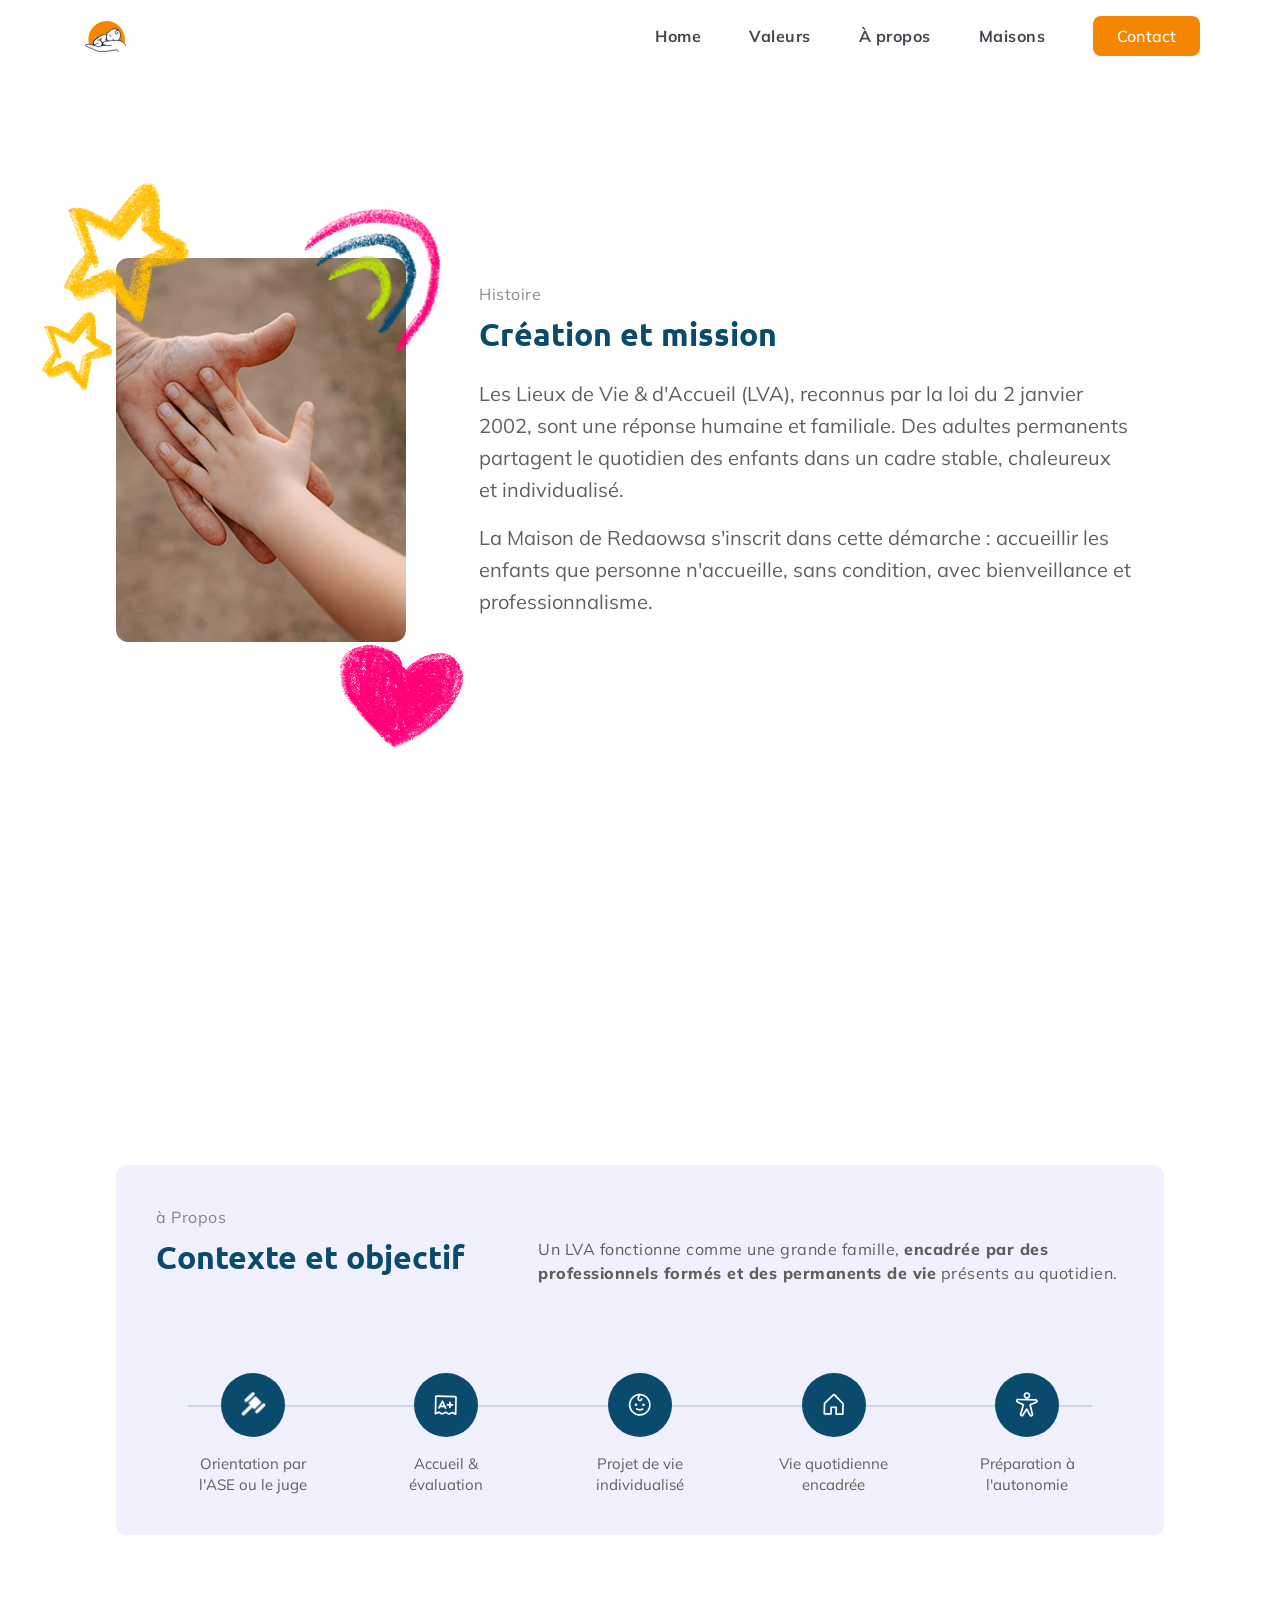
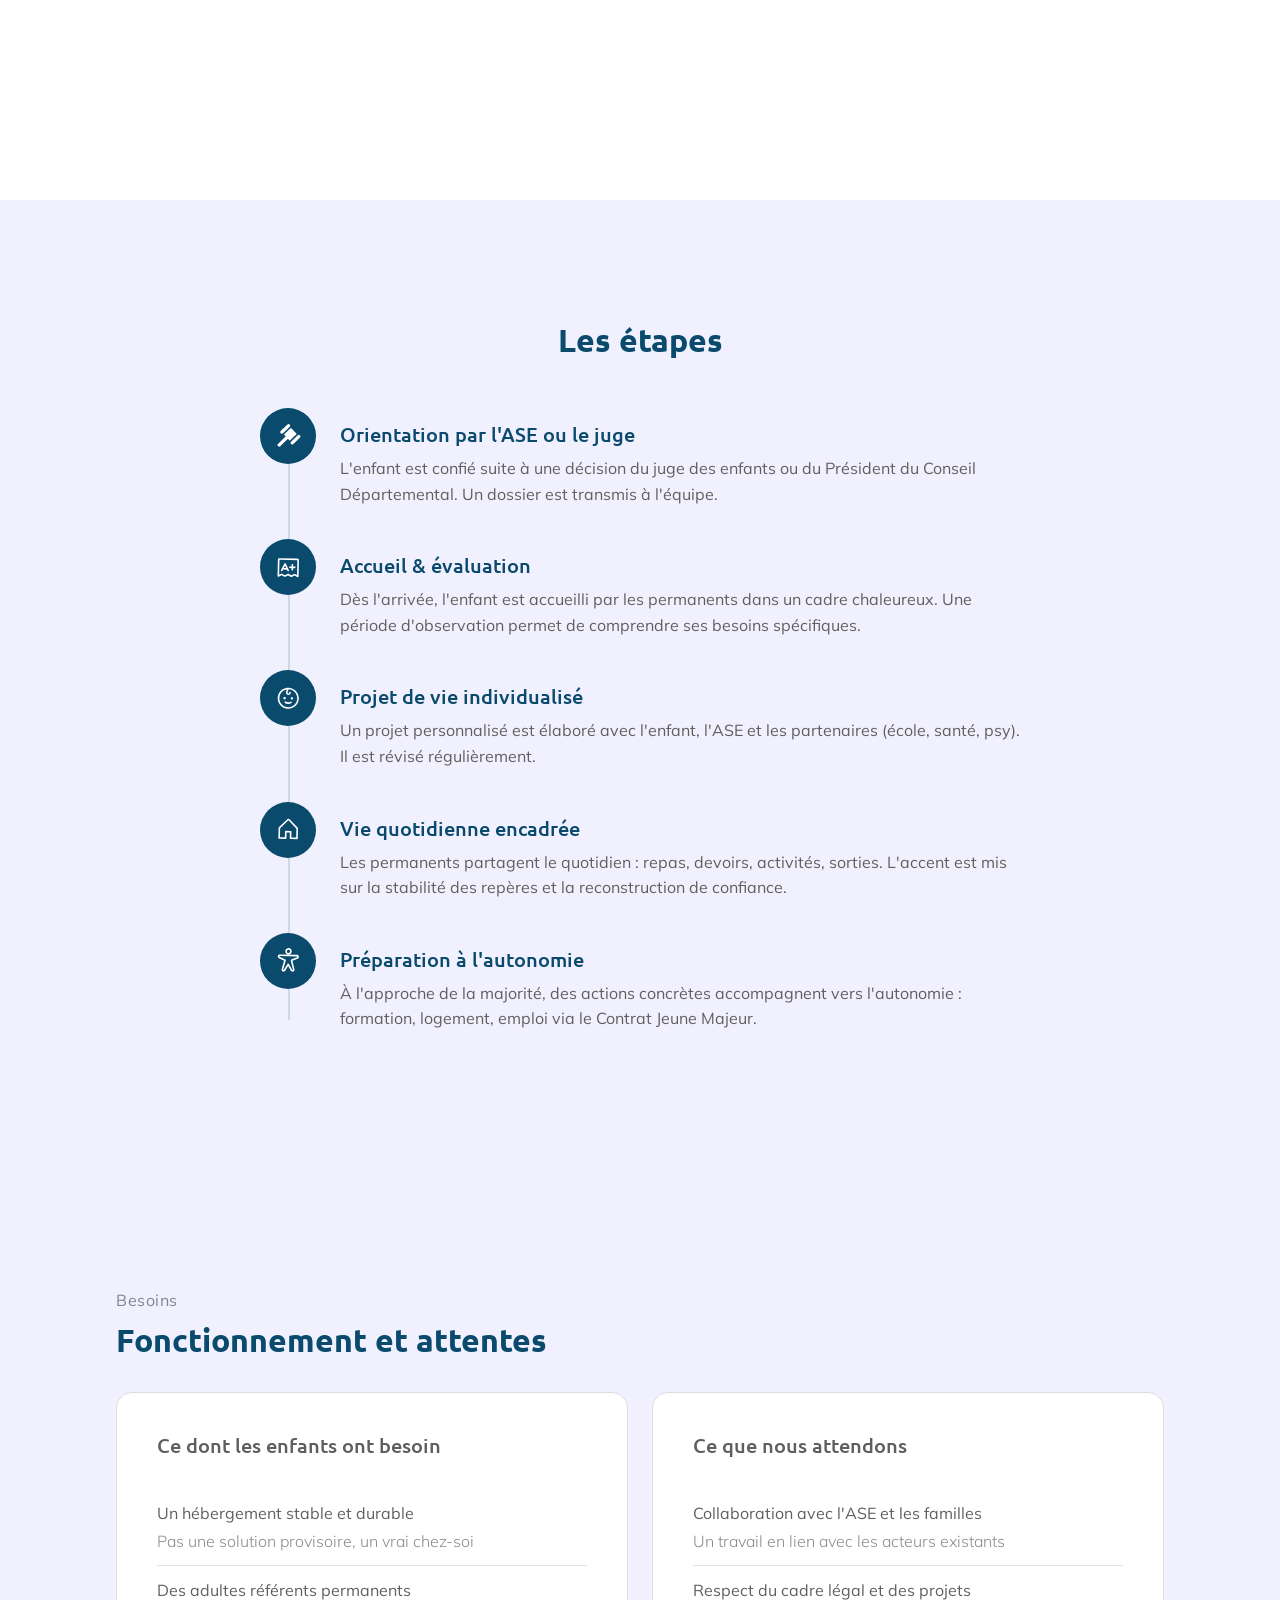
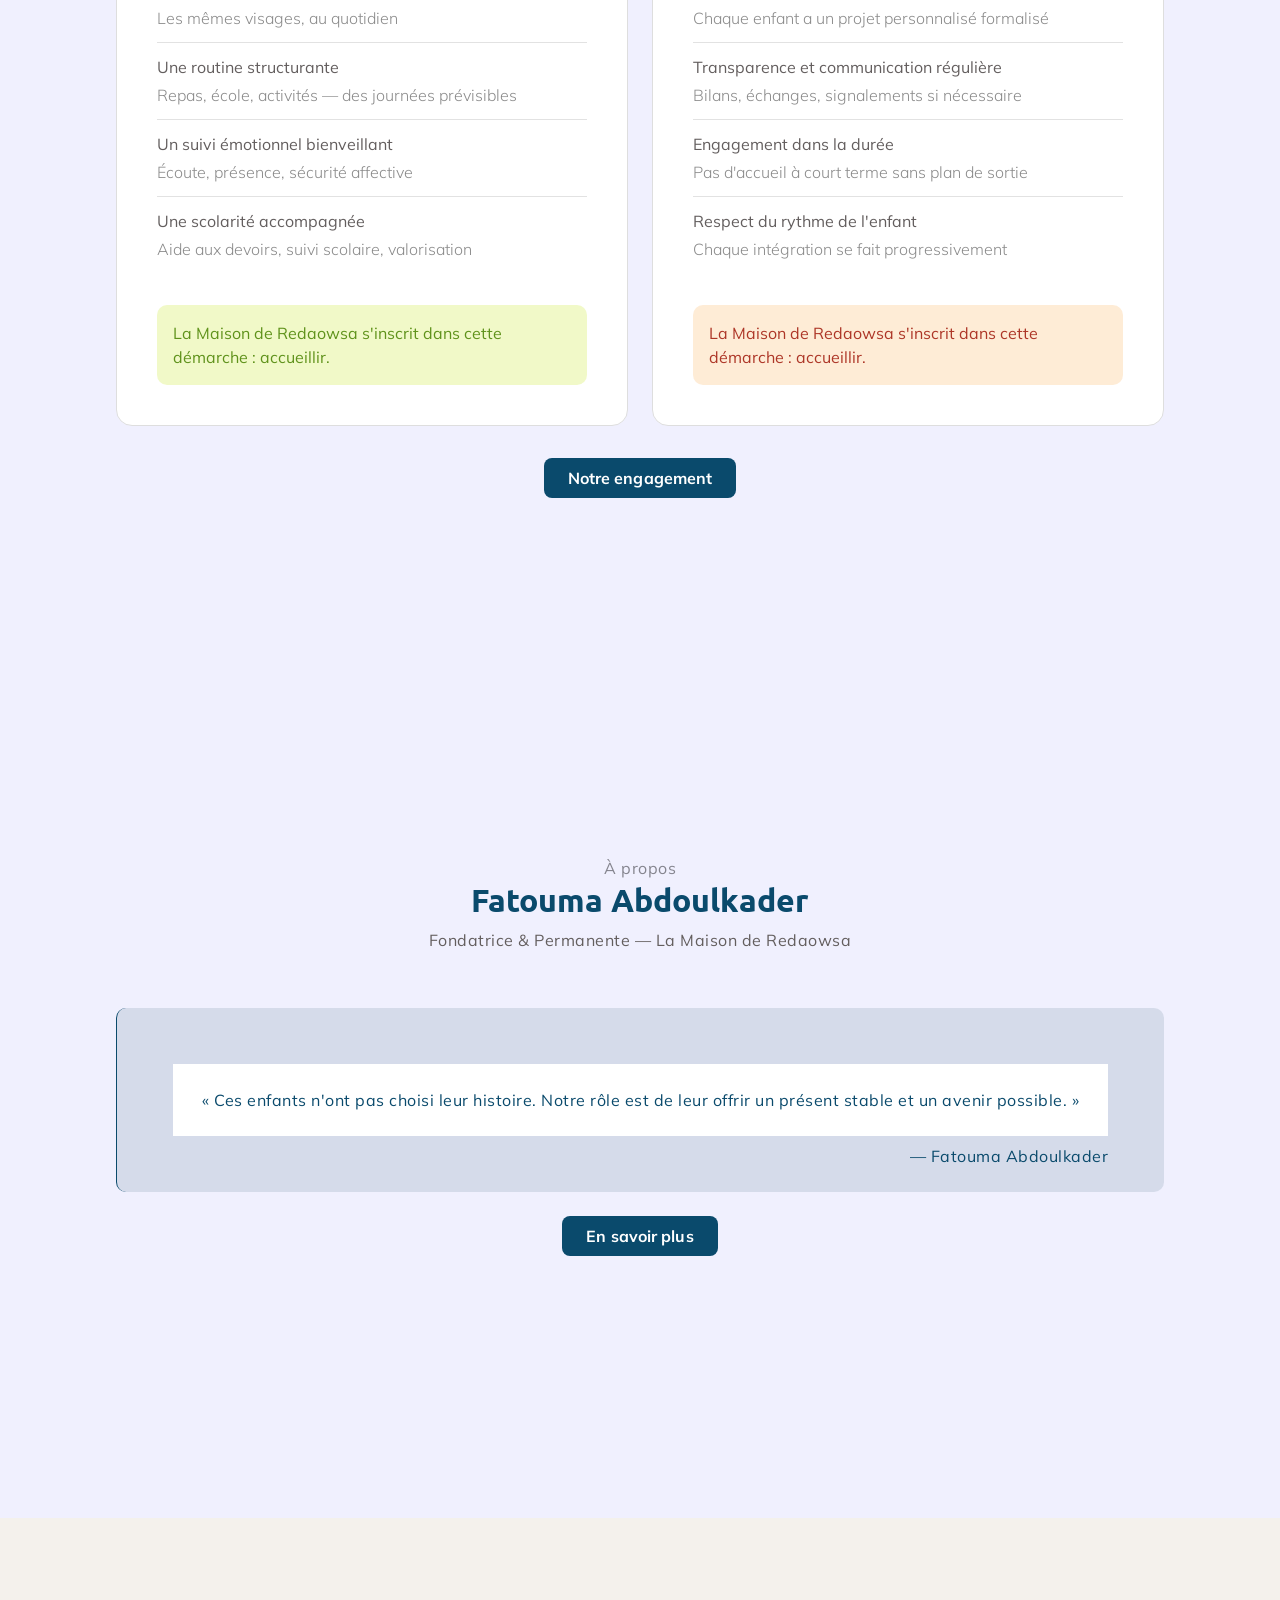
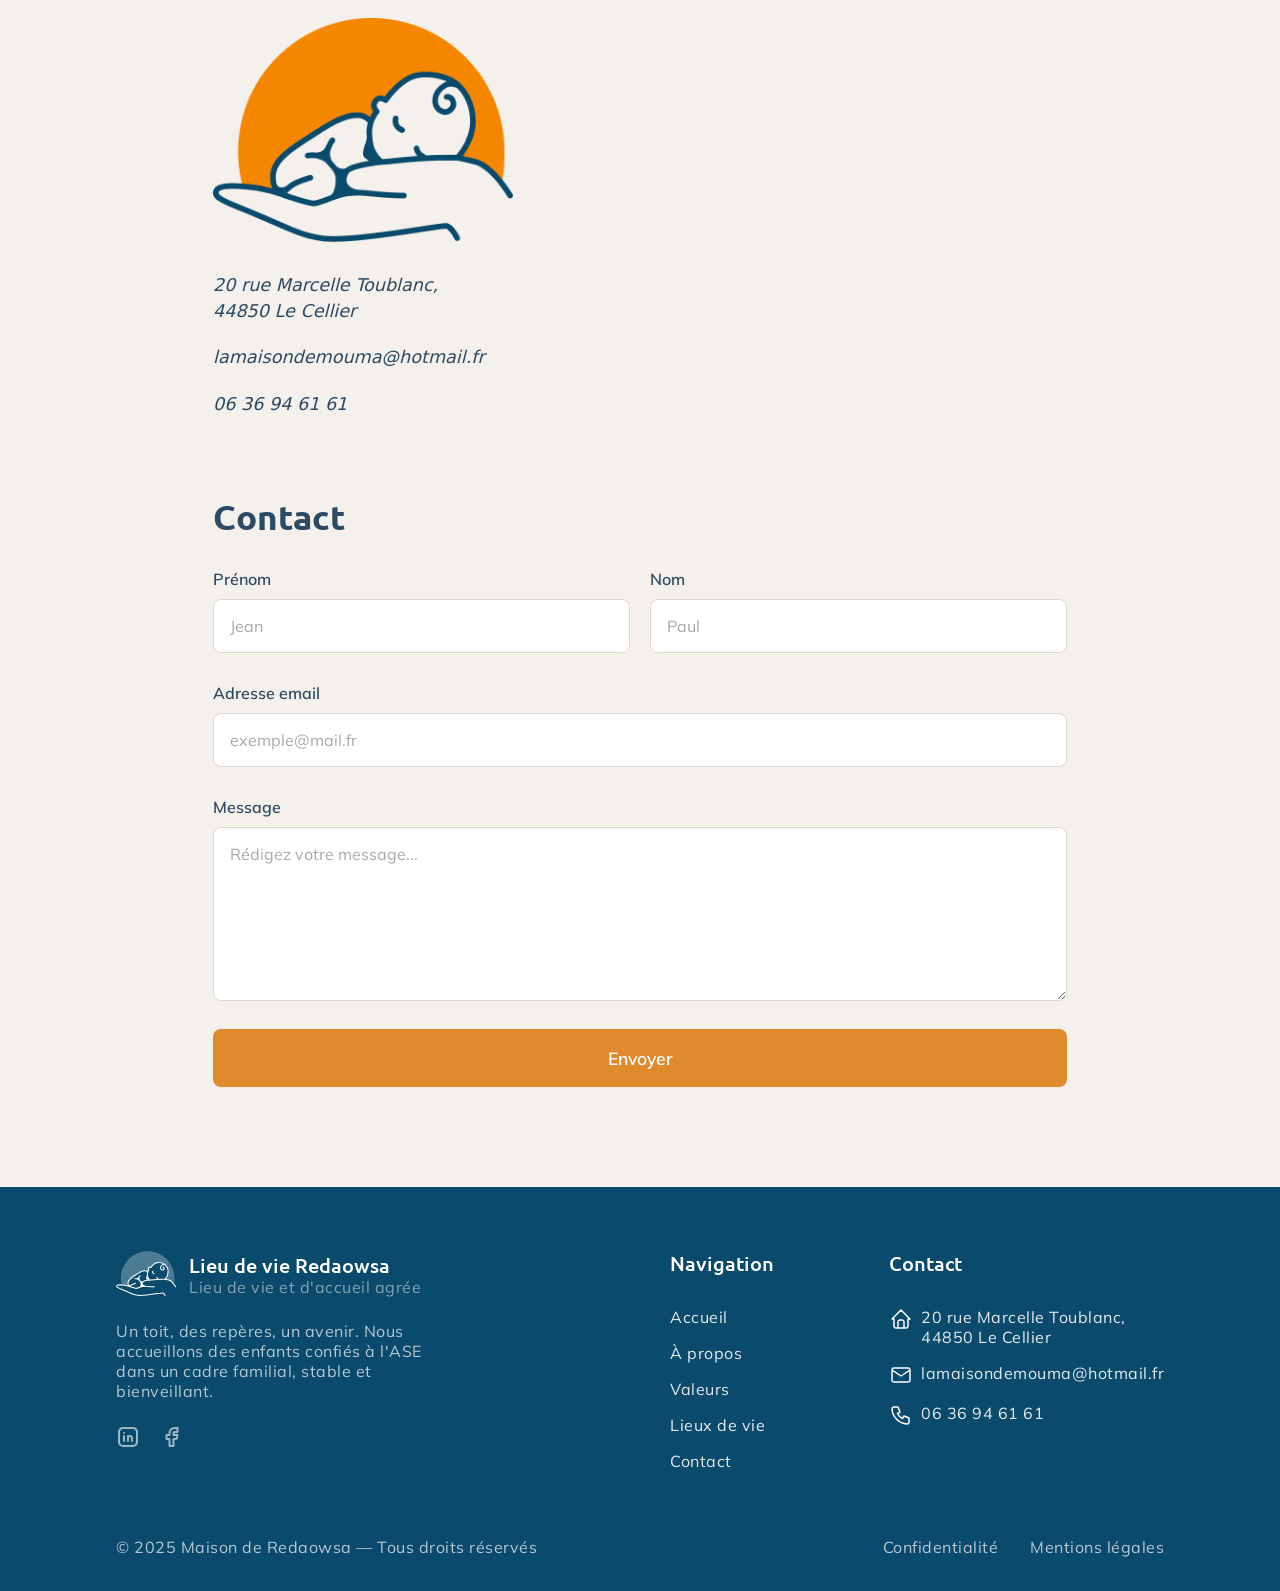
==== commit 20e4d134: "Mise à jour du projet" ====
--- a/about.html
+++ b/about.html
@@ -10,412 +10,291 @@
   <link href="https://fonts.googleapis.com/css2?family=Mulish:ital,wght@0,400;0,500;0,600;0,700;0,800;1,400&family=Stack+Sans+Headline:wght@700&family=Ubuntu:wght@500;700&display=swap" rel="stylesheet">
 
   <link rel="stylesheet" href="style.css">
-  <script>
-    window.addEventListener('scroll', () => {
-      const navbar = document.querySelector('.navbar');
-    
-      if (window.scrollY > 50) {
-        navbar.classList.add('scrolled');
-      } else {
-        navbar.classList.remove('scrolled');
-      }
-    });
-    </script>
-    <script src="script.js"></script>
 </head>
 <body>
-    <script src="js/header.js"></script>
-    <app-header></app-header>
-
-      <main>
-
-        <section class="histoire" id="histoire">
-            <div class="container histoire__inner">
-          
-              <div class="histoire__media" aria-hidden="true">
-                <img class="histoire__media-img histoire__media-img--main"
-                     src="images/histoire-main.png" alt="">
-                <img class="histoire__media-img histoire__media-img--top-left"
-                     src="images/star1.png" alt="">
-                <img class="histoire__media-img histoire__media-img--mid-left"
-                     src="images/star2.png" alt="">
-                <img class="histoire__media-img histoire__media-img--bottom-right"
-                     src="images/abheart.png" alt="">
-                <img class="histoire__media-img histoire__media-img--rotated"
-                     src="images/rainbow.png" alt="">
-              </div>
-          
-              <div class="histoire__content">
-                <div class="histoire__header">
-                  <p class="eyebrow">Histoire</p>
-                  <h2>Création et mission</h2>
-                </div>
-          
-                <div class="histoire__body">
-                  <p>Les Lieux de Vie & d'Accueil (LVA), reconnus par la loi du 2 janvier 2002, sont une réponse humaine et familiale. Des adultes permanents partagent le quotidien des enfants dans un cadre stable, chaleureux et individualisé.</p>
-                  <p>La Maison de Redaowsa s'inscrit dans cette démarche : accueillir les enfants que personne n'accueille, sans condition, avec bienveillance et professionnalisme.</p>
-                </div>
-          
-                <a href="#engagement" class="btn btn--primary">Notre engagement</a>
-              </div>
-          
-            </div>
-          </section>
-          <section class="timeline section" id="apropos">
-            <img class="timeline__paper" src="images/torn-paper.png" alt="" aria-hidden="true">
-          
-            <div class="container timeline__inner">
-              <div class="timeline__header">
-                <p class="eyebrow">à Propos</p>
-                <div class="timeline__titles">
-                  <h2>Contexte et objectif</h2>
-                  <p>Un LVA fonctionne comme une grande famille,
-                    <strong>encadrée par des professionnels formés et des permanents de vie</strong>
-                    présents au quotidien.
-                  </p>
-                </div>
-              </div>
-          
-              <img class="timeline__doodle" src="images/doodle-sun.png" alt="" aria-hidden="true">
-          
-              <div class="timeline__path" aria-hidden="true">
-                <img class="timeline__wave" src="images/path.png" alt="">
-                </div>
-              </div>
-              <div class="section__cta">
-                <a href="#" class="btn btn--primary">En savoir plus</a>
-              </div>
-           
-            </div>
-          </section>
-          <section class="etapes section" id="etapes">
-            <div class="container etapes__inner">
-          
-              <h2 class="etapes__title">Les étapes</h2>
-          
-              <ol class="etapes__list">
-          
-                <li class="etape">
-                  <div class="etape__icon" aria-hidden="true">
-                    <i class="ti ti-gavel"></i>
-                  </div>
-                  <div class="etape__content">
-                    <h3 class="etape__name">Orientation par l'ASE ou le juge</h3>
-                    <p class="etape__desc">L'enfant est confié suite à une décision du juge des enfants ou du Président du Conseil Départemental. Un dossier est transmis à l'équipe.</p>
-                  </div>
-                </li>
-          
-                <li class="etape">
-                  <div class="etape__icon" aria-hidden="true">
-                    <i class="ti ti-clipboard-check"></i>
-                  </div>
-                  <div class="etape__content">
-                    <h3 class="etape__name">Accueil & évaluation</h3>
-                    <p class="etape__desc">Dès l'arrivée, l'enfant est accueilli par les permanents dans un cadre chaleureux. Une période d'observation permet de comprendre ses besoins spécifiques.</p>
-                  </div>
-                </li>
-          
-                <li class="etape">
-                  <div class="etape__icon" aria-hidden="true">
-                    <i class="ti ti-user-heart"></i>
-                  </div>
-                  <div class="etape__content">
-                    <h3 class="etape__name">Projet de vie individualisé</h3>
-                    <p class="etape__desc">Un projet personnalisé est élaboré avec l'enfant, l'ASE et les partenaires (école, santé, psy). Il est révisé régulièrement.</p>
-                  </div>
-                </li>
-
-                
-          
-                <li class="etape">
-                  <div class="etape__icon" aria-hidden="true">
-                    <i class="ti ti-home-heart"></i>
-                  </div>
-                  <div class="etape__content">
-                    <h3 class="etape__name">Vie quotidienne encadrée</h3>
-                    <p class="etape__desc">Les permanents partagent le quotidien : repas, devoirs, activités, sorties. L'accent est mis sur la stabilité des repères et la reconstruction de confiance.</p>
-                  </div>
-                </li>
-          
-                <li class="etape">
-                  <div class="etape__icon" aria-hidden="true">
-                    <i class="ti ti-rocket"></i>
-                  </div>
-                  <div class="etape__content">
-                    <h3 class="etape__name">Préparation à l'autonomie</h3>
-                    <p class="etape__desc">À l'approche de la majorité, des actions concrètes accompagnent vers l'autonomie : formation, logement, emploi via le Contrat Jeune Majeur.</p>
-                  </div>
-                </li>
-                
-          
-              </ol>
-            </div>
-          </section>
-
-          <section class="besoins section" id="besoins">
-            <div class="container besoins__inner">
-          
-              <div class="besoins__header">
-                <p class="eyebrow">Besoins</p>
-                <h2>Fonctionnement et attentes</h2>
-              </div>
-          
-              <div class="besoins__cards">
-          
-                <!-- Card 1 — enfants -->
-                <div class="besoins-card besoins-card--green">
-                  <h3 class="besoins-card__title">Ce dont les enfants ont besoin</h3>
-          
-                  <ul class="besoins-card__list">
-                    <li class="besoins-item">
-                      <div class="besoins-item__icon besoins-item__icon--green" aria-hidden="true">
-                        <i class="ti ti-home"></i>
-                      </div>
-                      <div class="besoins-item__content">
-                        <p class="besoins-item__label">Un hébergement stable et durable</p>
-                        <p class="besoins-item__sublabel">Pas une solution provisoire, un vrai chez-soi</p>
-                      </div>
-                    </li>
-                    <li class="besoins-item">
-                      <div class="besoins-item__icon besoins-item__icon--green" aria-hidden="true">
-                        <i class="ti ti-users"></i>
-                      </div>
-                      <div class="besoins-item__content">
-                        <p class="besoins-item__label">Des adultes référents permanents</p>
-                        <p class="besoins-item__sublabel">Les mêmes visages, au quotidien</p>
-                      </div>
-                    </li>
-                    <li class="besoins-item">
-                      <div class="besoins-item__icon besoins-item__icon--green" aria-hidden="true">
-                        <i class="ti ti-calendar-time"></i>
-                      </div>
-                      <div class="besoins-item__content">
-                        <p class="besoins-item__label">Une routine structurante</p>
-                        <p class="besoins-item__sublabel">Repas, école, activités — des journées prévisibles</p>
-                      </div>
-                    </li>
-                    <li class="besoins-item">
-                      <div class="besoins-item__icon besoins-item__icon--green" aria-hidden="true">
-                        <i class="ti ti-heart"></i>
-                      </div>
-                      <div class="besoins-item__content">
-                        <p class="besoins-item__label">Un suivi émotionnel bienveillant</p>
-                        <p class="besoins-item__sublabel">Écoute, présence, sécurité affective</p>
-                      </div>
-                    </li>
-                    <li class="besoins-item">
-                      <div class="besoins-item__icon besoins-item__icon--green" aria-hidden="true">
-                        <i class="ti ti-school"></i>
-                      </div>
-                      <div class="besoins-item__content">
-                        <p class="besoins-item__label">Une scolarité accompagnée</p>
-                        <p class="besoins-item__sublabel">Aide aux devoirs, suivi scolaire, valorisation</p>
-                      </div>
-                    </li>
-                  </ul>
-          
-                  <p class="besoins-card__note besoins-card__note--green">
-                    La Maison de Redaowsa s'inscrit dans cette démarche : accueillir.
-                  </p>
-                </div>
-          
-                <!-- Card 2 — attentes -->
-                <div class="besoins-card besoins-card--orange">
-                  <h3 class="besoins-card__title">Ce que nous attendons</h3>
-          
-                  <ul class="besoins-card__list">
-                    <li class="besoins-item">
-                      <div class="besoins-item__icon besoins-item__icon--orange" aria-hidden="true">
-                        <i class="ti ti-handshake"></i>
-                      </div>
-                      <div class="besoins-item__content">
-                        <p class="besoins-item__label">Collaboration avec l'ASE et les familles</p>
-                        <p class="besoins-item__sublabel">Un travail en lien avec les acteurs existants</p>
-                      </div>
-                    </li>
-                    <li class="besoins-item">
-                      <div class="besoins-item__icon besoins-item__icon--orange" aria-hidden="true">
-                        <i class="ti ti-scale"></i>
-                      </div>
-                      <div class="besoins-item__content">
-                        <p class="besoins-item__label">Respect du cadre légal et des projets</p>
-                        <p class="besoins-item__sublabel">Chaque enfant a un projet personnalisé formalisé</p>
-                      </div>
-                    </li>
-                    <li class="besoins-item">
-                      <div class="besoins-item__icon besoins-item__icon--orange" aria-hidden="true">
-                        <i class="ti ti-message-dots"></i>
-                      </div>
-                      <div class="besoins-item__content">
-                        <p class="besoins-item__label">Transparence et communication régulière</p>
-                        <p class="besoins-item__sublabel">Bilans, échanges, signalements si nécessaire</p>
-                      </div>
-                    </li>
-                    <li class="besoins-item">
-                      <div class="besoins-item__icon besoins-item__icon--orange" aria-hidden="true">
-                        <i class="ti ti-clock-check"></i>
-                      </div>
-                      <div class="besoins-item__content">
-                        <p class="besoins-item__label">Engagement dans la durée</p>
-                        <p class="besoins-item__sublabel">Pas d'accueil à court terme sans plan de sortie</p>
-                      </div>
-                    </li>
-                    <li class="besoins-item">
-                      <div class="besoins-item__icon besoins-item__icon--orange" aria-hidden="true">
-                        <i class="ti ti-walk"></i>
-                      </div>
-                      <div class="besoins-item__content">
-                        <p class="besoins-item__label">Respect du rythme de l'enfant</p>
-                        <p class="besoins-item__sublabel">Chaque intégration se fait progressivement</p>
-                      </div>
-                    </li>
-                  </ul>
-          
-                  <p class="besoins-card__note besoins-card__note--orange">
-                    La Maison de Redaowsa s'inscrit dans cette démarche : accueillir.
-                  </p>
-                </div>
-          
-              </div>
-          
-              <div class="besoins__cta">
-                <a href="#engagement" class="btn btn--primary">Notre engagement</a>
-              </div>
-          
-            </div>
-          </section>
-
-          <section class="testimonial section">
-            <div class="container">
-              <div class="testimonial__header">
-                <p class="eyebrow">À propos</p>
-                <h2>Fatouma Abdoulkader</h2>
-                <p class="testimonial__role">Fondatrice &amp; Permanente — La Maison de Redaowsa</p>
-              </div>
-      
-              <blockquote class="testimonial__quote">
-                <p>« Ces enfants n'ont pas choisi leur histoire. Notre rôle est de leur offrir un présent stable et un avenir possible. »</p>
-                <footer>— Fatouma Abdoulkader</footer>
-              </blockquote>
-      
-              <div class="section__cta">
-                <a href="#apropos" class="btn btn--primary">En savoir plus</a>
-              </div>
-            </div>
-          </section>
-          
-    <section class="contact section" id="contact">
-        <img class="contact__paper" src="images/contact-bg.png" alt="" aria-hidden="true">
-        <div class="container contact__inner">
-      
-          <div class="contact__illustration">
-            <img src="images/logo-contact.png" alt="Logo La Maison de Mouma">
-            <address class="contact__address">
-              <div class="contact__info">
-                <i class="ti ti-map-pin" aria-hidden="true"></i>
-                <span>20 rue Marcelle Toublanc,<br>44850 Le Cellier</span>
-              </div>
-              <div class="contact__info">
-                <i class="ti ti-mail" aria-hidden="true"></i>
-                <a href="mailto:lamaisondemouma@hotmail.fr">lamaisondemouma@hotmail.fr</a>
-              </div>
-              <div class="contact__info">
-                <i class="ti ti-phone" aria-hidden="true"></i>
-                <a href="tel:+33636946161">06 36 94 61 61</a>
-              </div>
-            </address>
-          </div>
-      
-          <div class="contact__form-wrap">
-            <h2>Contact</h2>
-            <form class="contact__form" action="#" method="post">
-              <div class="field-row">
-                <label class="field">
-                  <span>Prénom</span>
-                  <input type="text" name="firstname" placeholder="Jean">
-                </label>
-                <label class="field">
-                  <span>Nom</span>
-                  <input type="text" name="lastname" placeholder="Paul">
-                </label>
-              </div>
-              <label class="field">
-                <span>Adresse email</span>
-                <input type="email" name="email" placeholder="exemple@mail.fr">
-              </label>
-              <label class="field">
-                <span>Message</span>
-                <textarea name="message" rows="5" placeholder="Rédigez votre message..."></textarea>
-              </label>
-              <button type="submit" class="btn btn--orange btn--full">Envoyer</button>
-            </form>
-          </div>
-      
-        </div>
-      </section>
-      
-      </main>
+
+  <app-header></app-header>
+
+  <main>
+
+    <section class="histoire" id="histoire">
+      <div class="container histoire__inner">
+
+        <div class="histoire__media" aria-hidden="true">
+          <img class="histoire__media-img histoire__media-img--main"
+               src="images/histoire-main.png" alt="">
+          <img class="histoire__media-img histoire__media-img--top-left"
+               src="images/star1.png" alt="">
+          <img class="histoire__media-img histoire__media-img--mid-left"
+               src="images/star2.png" alt="">
+          <img class="histoire__media-img histoire__media-img--bottom-right"
+               src="images/abheart.png" alt="">
+          <img class="histoire__media-img histoire__media-img--rotated"
+               src="images/rainbow.png" alt="">
+        </div>
+
+        <div class="histoire__content">
+          <div class="histoire__header">
+            <p class="eyebrow">Histoire</p>
+            <h2>Création et mission</h2>
+          </div>
+
+          <div class="histoire__body">
+            <p>Les Lieux de Vie & d'Accueil (LVA), reconnus par la loi du 2 janvier 2002, sont une réponse humaine et familiale. Des adultes permanents partagent le quotidien des enfants dans un cadre stable, chaleureux et individualisé.</p>
+            <p>La Maison de Redaowsa s'inscrit dans cette démarche : accueillir les enfants que personne n'accueille, sans condition, avec bienveillance et professionnalisme.</p>
+          </div>
+
+        </div>
+
+      </div>
+    </section>
+
+    <section class="timeline section" id="apropos">
+      <div class="container timeline__inner">
+    
+        <div class="timeline__header">
+          <p class="eyebrow">à Propos</p>
+          <div class="timeline__titles">
+            <h2>Contexte et objectif</h2>
+            <p>Un LVA fonctionne comme une grande famille,
+              <strong>encadrée par des professionnels formés et des permanents de vie</strong>
+              présents au quotidien.
+            </p>
+          </div>
+        </div>
+    
+        <ol class="timeline__steps">
+          <li class="timeline__step">
+            <div class="timeline__icon">
+              <img src="images/law.png" alt="">
+            </div>
+            <p class="timeline__label">Orientation par<br>l'ASE ou le juge</p>
+          </li>
+    
+          <li class="timeline__step">
+            <div class="timeline__icon">
+              <img src="images/evaluation.svg" alt="">
+            </div>
+            <p class="timeline__label">Accueil &<br>évaluation</p>
+          </li>
+    
+          <li class="timeline__step">
+            <div class="timeline__icon">
+              <img src="images/individual.svg" alt="">
+            </div>
+            <p class="timeline__label">Projet de vie<br>individualisé</p>
+          </li>
+    
+          <li class="timeline__step">
+            <div class="timeline__icon">
+              <img src="images/House.svg" alt="">
+            </div>
+            <p class="timeline__label">Vie quotidienne<br>encadrée</p>
+          </li>
+    
+          <li class="timeline__step">
+            <div class="timeline__icon">
+              <img src="images/autonomy.svg" alt="">
+            </div>
+            <p class="timeline__label">Préparation à<br>l'autonomie</p>
+          </li>
+        </ol>
+    
+      </div>
+    </section>
+
+    <section class="etapes section" id="etapes">
+      <div class="container etapes__inner">
+
+        <h2 class="etapes__title">Les étapes</h2>
+
+        <ol class="etapes__list">
+
+          <li class="etape">
+            <div class="etape__icon" aria-hidden="true">
+              <img src="images/law.png" alt="">
+            </div>
+            <div class="etape__content">
+              <h3 class="etape__name">Orientation par l'ASE ou le juge</h3>
+              <p class="etape__desc">L'enfant est confié suite à une décision du juge des enfants ou du Président du Conseil Départemental. Un dossier est transmis à l'équipe.</p>
+            </div>
+          </li>
+
+          <li class="etape">
+            <div class="etape__icon" aria-hidden="true">
+              <img src="images/evaluation.svg" alt="">
+            </div>
+            <div class="etape__content">
+              <h3 class="etape__name">Accueil & évaluation</h3>
+              <p class="etape__desc">Dès l'arrivée, l'enfant est accueilli par les permanents dans un cadre chaleureux. Une période d'observation permet de comprendre ses besoins spécifiques.</p>
+            </div>
+          </li>
+
+          <li class="etape">
+            <div class="etape__icon" aria-hidden="true">
+              <img src="images/individual.svg" alt="">
+            </div>
+            <div class="etape__content">
+              <h3 class="etape__name">Projet de vie individualisé</h3>
+              <p class="etape__desc">Un projet personnalisé est élaboré avec l'enfant, l'ASE et les partenaires (école, santé, psy). Il est révisé régulièrement.</p>
+            </div>
+          </li>
+
+          <li class="etape">
+            <div class="etape__icon" aria-hidden="true">
+              <img src="images/House.svg" alt="">
+            </div>
+            <div class="etape__content">
+              <h3 class="etape__name">Vie quotidienne encadrée</h3>
+              <p class="etape__desc">Les permanents partagent le quotidien : repas, devoirs, activités, sorties. L'accent est mis sur la stabilité des repères et la reconstruction de confiance.</p>
+            </div>
+          </li>
+
+          <li class="etape">
+            <div class="etape__icon" aria-hidden="true">
+              <img src="images/autonomy.svg" alt="">
+            </div>
+            <div class="etape__content">
+              <h3 class="etape__name">Préparation à l'autonomie</h3>
+              <p class="etape__desc">À l'approche de la majorité, des actions concrètes accompagnent vers l'autonomie : formation, logement, emploi via le Contrat Jeune Majeur.</p>
+            </div>
+          </li>
+
+        </ol>
+      </div>
+    </section>
+
+    <section class="besoins section" id="besoins">
+      <div class="container besoins__inner">
+
+        <div class="besoins__header">
+          <p class="eyebrow">Besoins</p>
+          <h2>Fonctionnement et attentes</h2>
+        </div>
+
+        <div class="besoins__cards">
+
+          <!-- Card 1 — enfants -->
+          <div class="besoins-card besoins-card--green">
+            <h3 class="besoins-card__title">Ce dont les enfants ont besoin</h3>
+
+            <ul class="besoins-card__list">
+              <li class="besoins-item">
+                <div class="besoins-item__content">
+                  <p class="besoins-item__label">Un hébergement stable et durable</p>
+                  <p class="besoins-item__sublabel">Pas une solution provisoire, un vrai chez-soi</p>
+                </div>
+              </li>
+              <li class="besoins-item">
+                <div class="besoins-item__content">
+                  <p class="besoins-item__label">Des adultes référents permanents</p>
+                  <p class="besoins-item__sublabel">Les mêmes visages, au quotidien</p>
+                </div>
+              </li>
+              <li class="besoins-item">
+                <div class="besoins-item__content">
+                  <p class="besoins-item__label">Une routine structurante</p>
+                  <p class="besoins-item__sublabel">Repas, école, activités — des journées prévisibles</p>
+                </div>
+              </li>
+              <li class="besoins-item">
+                <div class="besoins-item__content">
+                  <p class="besoins-item__label">Un suivi émotionnel bienveillant</p>
+                  <p class="besoins-item__sublabel">Écoute, présence, sécurité affective</p>
+                </div>
+              </li>
+              <li class="besoins-item">
+                <div class="besoins-item__content">
+                  <p class="besoins-item__label">Une scolarité accompagnée</p>
+                  <p class="besoins-item__sublabel">Aide aux devoirs, suivi scolaire, valorisation</p>
+                </div>
+              </li>
+            </ul>
+
+            <p class="besoins-card__note besoins-card__note--green">
+              La Maison de Redaowsa s'inscrit dans cette démarche : accueillir.
+            </p>
+          </div>
+
+          <!-- Card 2 — attentes -->
+          <div class="besoins-card besoins-card--orange">
+            <h3 class="besoins-card__title">Ce que nous attendons</h3>
+
+            <ul class="besoins-card__list">
+              <li class="besoins-item">
+                <div class="besoins-item__content">
+                  <p class="besoins-item__label">Collaboration avec l'ASE et les familles</p>
+                  <p class="besoins-item__sublabel">Un travail en lien avec les acteurs existants</p>
+                </div>
+              </li>
+              <li class="besoins-item">
+                <div class="besoins-item__content">
+                  <p class="besoins-item__label">Respect du cadre légal et des projets</p>
+                  <p class="besoins-item__sublabel">Chaque enfant a un projet personnalisé formalisé</p>
+                </div>
+              </li>
+              <li class="besoins-item">
+                <div class="besoins-item__content">
+                  <p class="besoins-item__label">Transparence et communication régulière</p>
+                  <p class="besoins-item__sublabel">Bilans, échanges, signalements si nécessaire</p>
+                </div>
+              </li>
+              <li class="besoins-item">
+                <div class="besoins-item__content">
+                  <p class="besoins-item__label">Engagement dans la durée</p>
+                  <p class="besoins-item__sublabel">Pas d'accueil à court terme sans plan de sortie</p>
+                </div>
+              </li>
+              <li class="besoins-item">
+                <div class="besoins-item__content">
+                  <p class="besoins-item__label">Respect du rythme de l'enfant</p>
+                  <p class="besoins-item__sublabel">Chaque intégration se fait progressivement</p>
+                </div>
+              </li>
+            </ul>
+
+            <p class="besoins-card__note besoins-card__note--orange">
+              La Maison de Redaowsa s'inscrit dans cette démarche : accueillir.
+            </p>
+          </div>
+
+        </div>
+
+        <div class="besoins__cta">
+          <a href="#engagement" class="btn btn--primary">Notre engagement</a>
+        </div>
+
+      </div>
+    </section>
+
+    <section class="testimonial section">
+      <div class="container">
+        <div class="testimonial__header">
+          <p class="eyebrow">À propos</p>
+          <h2>Fatouma Abdoulkader</h2>
+          <p class="testimonial__role">Fondatrice &amp; Permanente — La Maison de Redaowsa</p>
+        </div>
+
+        <blockquote class="testimonial__quote">
+          <p>« Ces enfants n'ont pas choisi leur histoire. Notre rôle est de leur offrir un présent stable et un avenir possible. »</p>
+          <footer>— Fatouma Abdoulkader</footer>
+        </blockquote>
+
+        <div class="section__cta">
+          <a href="#apropos" class="btn btn--primary">En savoir plus</a>
+        </div>
+      </div>
+    </section>
+
+  <app-contact></app-contact>
+
+  </main>
+
+  <app-footer></app-footer>
+
+  <script src="script.js"></script>
+  <script src="js/header.js"></script>
+  <script src="js/contact.js"></script>
   
-
-
-      <footer class="footer">
-        <div class="container footer__inner">
-          <div class="footer__brand">
-            <div class="footer__logo-row">
-              <img src="images/logo-footer.svg" alt="" width="61" height="46">
-              <div>
-                <p class="footer__name">Lieu de vie Redaowsa</p>
-                <p class="footer__tagline">Lieu de vie et d'accueil agrée</p>
-              </div>
-            </div>
-            <p class="footer__desc">Un toit, des repères, un avenir. Nous accueillons des enfants confiés à l'ASE dans un cadre familial, stable et bienveillant.</p>
-            <div class="footer__social">
-              <a href="#" aria-label="LinkedIn"><img src="images/icon-linkedin.svg" alt="" width="24" height="24"></a>
-              <a href="#" aria-label="Facebook"><img src="images/icon-facebook.svg" alt="" width="24" height="24"></a>
-            </div>
-          </div>
-    
-          <div class="footer__links">
-            <div class="footer__col">
-              <h3>Navigation</h3>
-              <ul>
-                <li><a href="#accueil">Accueil</a></li>
-                <li><a href="#apropos">À propos</a></li>
-                <li><a href="#services">Valeurs</a></li>
-                <li><a href="#services">Lieux de vie</a></li>
-                <li><a href="#contact">Contact</a></li>
-              </ul>
-            </div>
-            <div class="footer__col footer__col--contact">
-              <h3>Contact</h3>
-              <ul>
-                <li>
-                  <img src="images/tabler-icon-home.svg" alt="" width="24" height="24">
-                  <span>20 rue Marcelle Toublanc,<br>44850 Le Cellier</span>
-                </li>
-                <li>
-                  <img src="images/tabler-icon-mail.svg" alt="" width="24" height="24">
-                  <a href="mailto:lamaisondemouma@hotmail.fr">lamaisondemouma@hotmail.fr</a>
-                </li>
-                <li>
-                  <img src="images/tabler-icon-phone.svg" alt="" width="24" height="24">
-                  <a href="tel:+33636946161">06 36 94 61 61</a>
-                </li>
-              </ul>
-            </div>
-          </div>
-        </div>
-    
-        <img class="footer__line" src="images/footer-line.png" alt="" aria-hidden="true">
-    
-        <div class="container footer__bottom">
-          <p>© 2025 Maison de Redaowsa — Tous droits réservés</p>
-          <div class="footer__legal">
-            <a href="#">Confidentialité</a>
-            <a href="#">Mentions légales</a>
-          </div>
-        </div>
-      </footer>
-    
-
-</body>+</body>
+</html>
--- a/style.css
+++ b/style.css
@@ -130,7 +130,11 @@
 }
 
 .section {
-  padding-block: 80px;
+  padding-block: 120px;
+  min-height: 100vh;
+  display: flex;
+  flex-direction: column;
+  justify-content: center;
 }
 
 .section__intro {
@@ -150,7 +154,7 @@
 .section__cta {
   display: flex;
   justify-content: center;
-  margin-top: 48px;
+  margin-top: 24px;
 }
 
 .section__cta--left {
@@ -322,7 +326,19 @@
 /* Houses */
 .houses {
   background: var(--color-bg-lavender);
-}
+  min-height: 100vh;
+  display: flex;
+  flex-direction: column;
+  justify-content: center;
+  padding-block: 100px;
+}
+
+.houses__intro {
+  max-width: 1060px;
+  margin-inline: auto;
+  margin-bottom: 32px;
+}
+
 
 .houses__list {
   display: flex;
@@ -343,8 +359,7 @@
 
 .house-card__image img {
   width: 100%;
-  height: 344px;
-  object-fit: cover;
+  height: 100%;
   border-radius: var(--radius-md);
 }
 
@@ -506,6 +521,8 @@
 /* Places & values */
 .places {
   background: var(--color-white);
+  min-height: 100vh;
+  padding-block: 100px;
 }
 
 .places__block {
@@ -637,31 +654,8 @@
   letter-spacing: 0.5px;
 }
 
-/* Timeline 
-
-.timeline {
-  position: relative;
-  background-image: url("images/torn-paper.png");
-  background-repeat: no-repeat;
-  background-position: center top;
-  background-size: contain;
-}
-
-.timeline__paper {
-  background-repeat: no-repeat;
-  background-position: center top;
-  background-size: contain;
-  min-height: 420px; 
-}
-
-.timeline__inner {
-  position: relative;
-  z-index: 1;
-}
-
-*/
-
-
+
+/*
 .timeline {
   position: relative;
   min-height: 100vh;
@@ -683,7 +677,7 @@
   position: relative;
   z-index: 1;
   min-height: 100vh;
-  justify-content: center; /* horizontal center */
+  justify-content: center; 
   align-items: center;   
   flex-direction: column;
 
@@ -717,6 +711,142 @@
   top: 0;
   right: 0;
   pointer-events: none;
+}
+
+*/
+
+
+
+/* ── Timeline ── */
+.timeline {
+background-color: white;
+  display: flex;
+  flex-direction: column;
+  justify-content: center;
+}
+
+.timeline__inner {
+  background: var(--color-bg-lavender);
+  display: flex;
+  flex-direction: column;
+  align-items: center;
+  gap: 64px;
+  padding: 40px;
+  border-radius: 10px;
+}
+
+.timeline__header {
+  width: 100%;
+}
+
+.timeline__titles {
+  display: grid;
+  grid-template-columns: 326px 1fr;
+  gap: 56px;
+  align-items: start;
+  margin-top: 8px;
+}
+
+.timeline__titles p {
+  font-size: 16px;
+  line-height: 24px;
+  letter-spacing: 0.5px;
+  color: #635E5E;
+}
+
+/* Steps row */
+.timeline__steps {
+  list-style: none;
+  margin-top: 24px;
+  padding: 0;
+  width: 100%;
+  display: flex;
+  justify-content: space-between;
+  align-items: flex-start;
+  position: relative;
+
+}
+
+/* Connecting line */
+.timeline__steps::before {
+  content: '';
+  position: absolute;
+  top: 32px; /* centre de l'icône */
+  left: 32px;
+  right: 32px;
+  height: 2px;
+  background: rgba(10, 74, 108, 0.15);
+  z-index: 0;
+}
+
+.timeline__step {
+  display: flex;
+  flex-direction: column;
+  align-items: center;
+  gap: 16px;
+  flex: 1;
+  position: relative;
+  z-index: 1;
+}
+
+.timeline__icon {
+  width: 64px;
+  height: 64px;
+  border-radius: 50%;
+  background: var(--color-primary);
+  display: flex;
+  align-items: center;
+  justify-content: center;
+}
+
+.timeline__icon img {
+  width: 28px;
+  height: 28px;
+  filter: brightness(0) invert(1);
+}
+
+.timeline__label {
+  text-align: center;
+  font-size: 15px;
+  line-height: 1.4;
+  color: #635E5E;
+  max-width: 140px;
+  margin: 0;
+}
+
+/* Responsive */
+@media (max-width: 900px) {
+  .timeline__titles {
+    grid-template-columns: 1fr;
+    gap: 16px;
+  }
+
+  .timeline__steps {
+    flex-direction: column;
+    align-items: flex-start;
+    gap: 32px;
+  }
+
+  .timeline__steps::before {
+    top: 0;
+    bottom: 0;
+    left: 32px;
+    right: auto;
+    width: 2px;
+    height: auto;
+  }
+
+  .timeline__step {
+    flex-direction: row;
+    align-items: center;
+    gap: 20px;
+    width: 100%;
+  }
+
+  .timeline__label {
+    text-align: left;
+    max-width: none;
+  }
 }
 
 /* Partners */
@@ -910,6 +1040,7 @@
 /* ── Contact section ── */
 .contact {
   position: relative;
+
 }
 
 .contact__paper {
@@ -2101,6 +2232,7 @@
 
 .maisons {
   padding: 120px 0;
+  min-height: 100vh;
 }
 
 .maisons__inner {
@@ -2366,4 +2498,245 @@
     grid-template-columns: 1fr;
   }
 
+}
+
+.partenaires__media {
+  background-image: url('images/partenaires.png');
+  background-repeat: no-repeat;
+  background-position: center;
+  background-size: cover;
+  min-height: 300px;
+  }
+
+
+/* ── Objectifs ── */
+.objectifs {
+  min-height: 100vh;
+  display: flex;
+  flex-direction: column;
+  justify-content: center;
+  background: var(--color-white);
+}
+
+.objectifs__inner {
+  display: flex;
+  flex-direction: column;
+  align-items: center;
+  gap: 32px;
+}
+
+.objectifs__header {
+  display: flex;
+  flex-direction: column;
+  gap: 8px;
+  margin-bottom: 48px;
+}
+
+.objectifs__list {
+  list-style: none;
+  margin: 0;
+  padding: 0;
+  display: flex;
+  flex-direction: column;
+  gap: 0;
+  position: relative;
+  /* PAS de width: fit-content ici */
+}
+
+.objectifs__list::before {
+  content: '';
+  position: absolute;
+  left: 28px;
+  top: 28px;
+  bottom: 28px;
+  width: 2px;
+  background: rgba(10, 74, 108, 0.15);
+}
+
+.objectif {
+  display: flex;
+  align-items: flex-start;
+  gap: 24px;
+  padding: 16px 0;
+  position: relative;
+}
+
+.objectif__icon {
+  flex: 0 0 56px;
+  width: 56px;
+  height: 56px;
+  border-radius: 50%;
+  background: #0A4A6C;
+  color: white;
+  display: flex;
+  align-items: center;
+  justify-content: center;
+  font-size: 24px;
+  position: relative;
+  z-index: 1;
+}
+
+.objectif__content {
+  display: flex;
+  flex-direction: column;
+  gap: 8px;
+  padding-top: 12px;
+}
+
+.objectif__name {
+  color: #0A4A6C;
+  font-size: 20px;
+  font-weight: 500;
+  line-height: 1.4;
+  margin: 0;
+}
+
+.objectif__desc {
+  color: #635E5E;
+  font-size: 16px;
+  line-height: 1.6;
+  margin: 0;
+  max-width: 680px;
+}
+
+/* Responsive */
+@media (max-width: 768px) {
+  .objectifs__list::before {
+    left: 24px;
+  }
+
+  .objectif__icon {
+    flex: 0 0 48px;
+    width: 48px;
+    height: 48px;
+    font-size: 20px;
+  }
+}
+
+.contact {
+  background-color: #f4f1ec;
+  padding: 100px 20px;
+  min-height: 100vh;
+  display: flex;
+  align-items: center;
+}
+
+.contact__container {
+  max-width: 1100px;
+  margin: 0 auto;
+  display: flex;
+  gap: 60px;
+  flex-wrap: wrap;
+}
+
+/* Colonne infos */
+.contact__infos {
+  flex: 1 1 300px;
+}
+
+.contact__illustration img {
+  max-width: 300px;
+  margin-bottom: 30px;
+}
+
+.contact__coordonnees p {
+  color: #2c4a63; /* bleu marine */
+  font-size: 1.1rem;
+  margin-bottom: 20px;
+}
+
+.contact__coordonnees a {
+  color: #2c4a63;
+  text-decoration: none;
+}
+
+.contact__coordonnees a:hover {
+  text-decoration: underline;
+}
+
+/* Colonne formulaire */
+.contact__form-wrapper {
+  flex: 1 1 500px;
+}
+
+.contact__title {
+  color: #2c4a63;
+  font-size: 2.2rem;
+  font-weight: 800;
+  margin-bottom: 30px;
+}
+
+.contact__row {
+  display: flex;
+  gap: 20px;
+}
+
+.contact__field {
+  flex: 1;
+  margin-bottom: 20px;
+  display: flex;
+  flex-direction: column;
+}
+
+.contact__field label {
+  color: #2c4a63;
+  font-weight: 600;
+  margin-bottom: 8px;
+}
+
+.contact__field input,
+.contact__field textarea {
+  border: 1px solid #dcd7cf;
+  border-radius: 8px;
+  padding: 14px 16px;
+  font-size: 1rem;
+  font-family: inherit;
+  background-color: #fff;
+  color: #333;
+}
+
+.contact__field input::placeholder,
+.contact__field textarea::placeholder {
+  color: #a8a8a8;
+}
+
+.contact__field input:focus,
+.contact__field textarea:focus {
+  outline: none;
+  border-color: #e08a2e; /* orange au focus */
+}
+
+.contact__field textarea {
+  resize: vertical;
+  min-height: 140px;
+}
+
+.contact__submit {
+  width: 100%;
+  background-color: #e08a2e; /* orange */
+  color: #fff;
+  border: none;
+  border-radius: 8px;
+  padding: 16px;
+  font-size: 1.1rem;
+  font-weight: 600;
+  cursor: pointer;
+  transition: background-color 0.2s ease;
+}
+
+.contact__submit:hover {
+  background-color: #c9761f;
+}
+
+/* Responsive */
+@media (max-width: 768px) {
+  .contact__row {
+    flex-direction: column;
+    gap: 0;
+  }
+}
+
+.section__intro {
+  gap: 40px;           /* était 32px */
+  margin-bottom: 80px; /* était 64px */
 }
